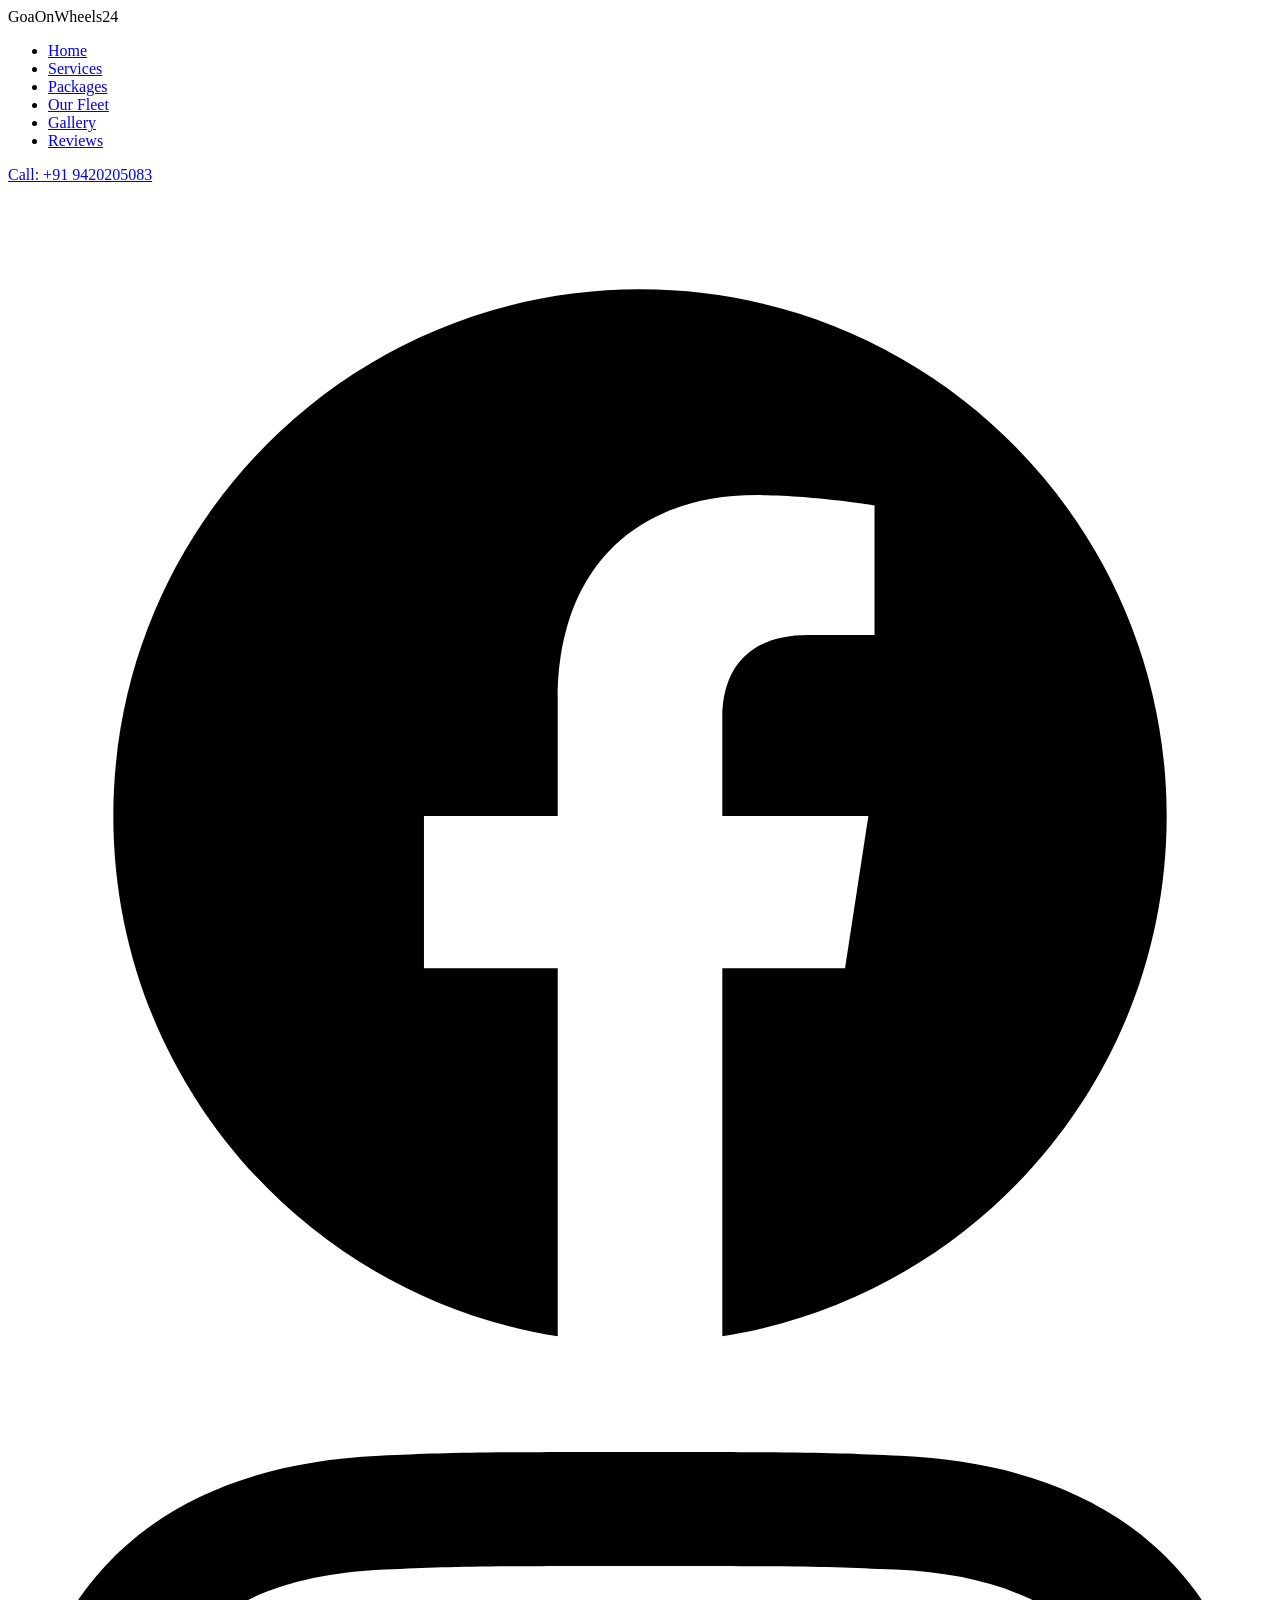
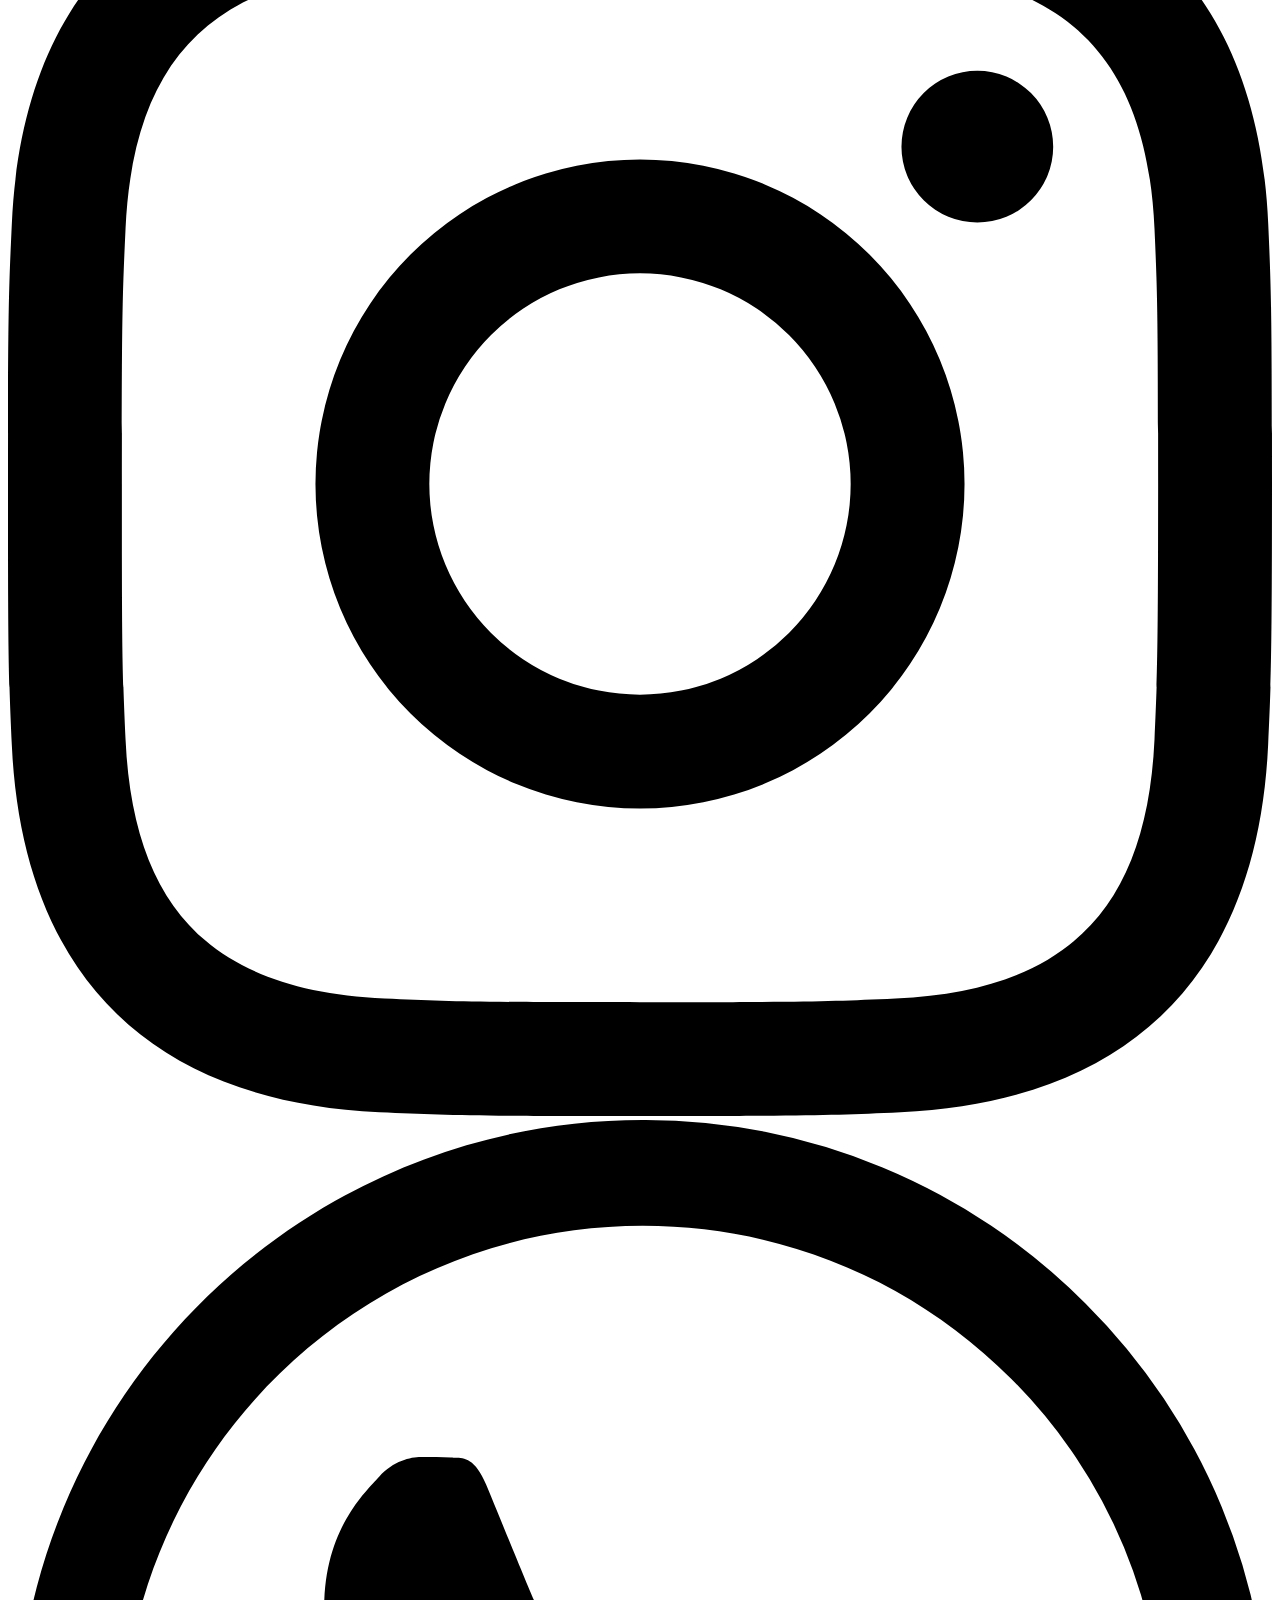
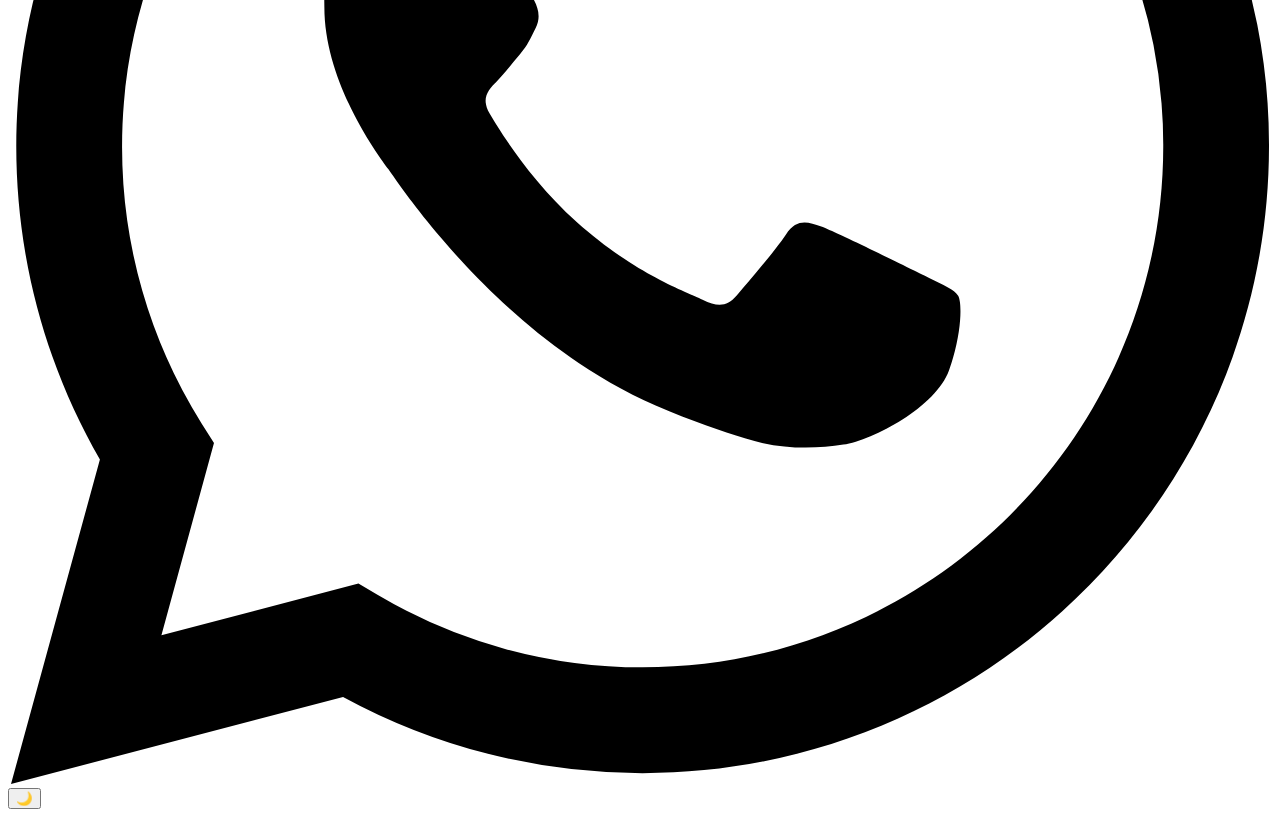
==== Forntend/index.html @ 4351829a "created req folders and added gitignore" ====
<!DOCTYPE html>
<html lang="en">
<head>
    <meta charset="UTF-8">
    <meta name="viewport" content="width=device-width, initial-scale=1.0">
    <title>GoaOnWheels24 | Premium Taxi Service in Goa</title>
</head>
<body>
     <!-- Navigation -->
    <nav>
        <div class="logo">Goa<span>OnWheels24</span></div>
        <div class="menu-toggle" id="mobile-menu">
            <span class="bar"></span>
            <span class="bar"></span>
            <span class="bar"></span>
        </div>
        <ul class="nav-links">
            <li><a href="#home">Home</a></li>
            <li><a href="#services">Services</a></li>
            <li><a href="#packages">Packages</a></li>
            <li><a href="#fleet">Our Fleet</a></li>
            <li><a href="#gallery">Gallery</a></li>
            <li><a href="#reviews">Reviews</a></li>
        </ul>
        <div class="contact-info">
            <a href="tel:+919420205083" class="btn-call">Call: +91 9420205083</a>
            <div class="social-icons">
                <a href="https://facebook.com" target="_blank" class="social-icon" title="Facebook">
                    <svg viewBox="0 0 24 24">
                        <path
                            d="M22 12c0-5.523-4.477-10-10-10S2 6.477 2 12c0 4.991 3.657 9.128 8.438 9.878v-6.987h-2.54V12h2.54V9.797c0-2.506 1.492-3.89 3.777-3.89 1.094 0 2.238.195 2.238.195v2.46h-1.26c-1.243 0-1.63.771-1.63 1.562V12h2.773l-.443 2.89h-2.33v6.988C18.343 21.128 22 16.991 22 12z" />
                    </svg>
                </a>
                <a href="https://instagram.com" target="_blank" class="social-icon" title="Instagram">
                    <svg viewBox="0 0 24 24">
                        <path
                            d="M12 2.163c3.204 0 3.584.012 4.85.07 3.252.148 4.771 1.691 4.919 4.919.058 1.265.069 1.645.069 4.849 0 3.205-.012 3.584-.069 4.849-.149 3.225-1.664 4.771-4.919 4.919-1.266.058-1.644.07-4.85.07-3.204 0-3.584-.012-4.849-.07-3.26-.149-4.771-1.699-4.919-4.92-.058-1.265-.07-1.644-.07-4.849 0-3.204.013-3.583.07-4.849.149-3.227 1.664-4.771 4.919-4.919 1.266-.057 1.645-.069 4.849-.069zM12 0C8.741 0 8.333.014 7.053.072 2.695.272.273 2.69.073 7.052.014 8.333 0 8.741 0 12c0 3.259.014 3.668.072 4.948.2 4.358 2.618 6.78 6.98 6.98C8.333 23.986 8.741 24 12 24c3.259 0 3.668-.014 4.948-.072 4.354-.2 6.782-2.618 6.979-6.98.059-1.28.073-1.689.073-4.948 0-3.259-.014-3.667-.072-4.947-.196-4.354-2.617-6.78-6.979-6.98C15.668.014 15.259 0 12 0zm0 5.838a6.162 6.162 0 100 12.324 6.162 6.162 0 000-12.324zM12 16a4 4 0 110-8 4 4 0 010 8zm6.406-11.845a1.44 1.44 0 100 2.881 1.44 1.44 0 000-2.881z" />
                    </svg>
                </a>
                <a href="https://wa.me/919420205083" target="_blank" class="social-icon" title="WhatsApp">
                    <svg viewBox="0 0 24 24">
                        <path
                            d="M17.472 14.382c-.297-.149-1.758-.867-2.03-.967-.273-.099-.471-.148-.67.15-.197.297-.767.966-.94 1.164-.173.199-.347.223-.644.075-.297-.15-1.255-.463-2.39-1.475-.883-.788-1.48-1.761-1.653-2.059-.173-.297-.018-.458.13-.606.134-.133.298-.347.446-.52.149-.174.198-.298.298-.497.099-.198.05-.371-.025-.52-.075-.149-.669-1.612-.916-2.207-.242-.579-.487-.5-.669-.51-.173-.008-.371-.01-.57-.01-.198 0-.52.074-.792.372-.272.297-1.04 1.016-1.04 2.479 0 1.462 1.065 2.875 1.213 3.074.149.198 2.096 3.2 5.077 4.487.709.306 1.262.489 1.694.625.712.227 1.36.195 1.871.118.571-.085 1.758-.719 2.006-1.413.248-.694.248-1.289.173-1.413-.074-.124-.272-.198-.57-.347m-5.421 7.403h-.004a9.87 9.87 0 01-5.031-1.378l-.361-.214-3.741.982.998-3.648-.235-.374a9.86 9.86 0 01-1.51-5.26c.001-5.45 4.436-9.884 9.888-9.884 2.64 0 5.122 1.03 6.988 2.898a9.825 9.825 0 012.893 6.994c-.003 5.45-4.437 9.884-9.885 9.884m8.413-18.297A11.815 11.815 0 0012.05 0C5.495 0 .16 5.335.157 11.892c0 2.096.547 4.142 1.588 5.945L.057 24l6.305-1.654a11.882 11.882 0 005.683 1.448h.005c6.554 0 11.89-5.335 11.893-11.893a11.821 11.821 0 00-3.48-8.413z" />
                    </svg>
                </a>
            </div>
            <button id="dark-mode-toggle" class="dark-mode-btn" title="Toggle Dark Mode">🌙</button>
        </div>
    </nav>
</body>
</html>
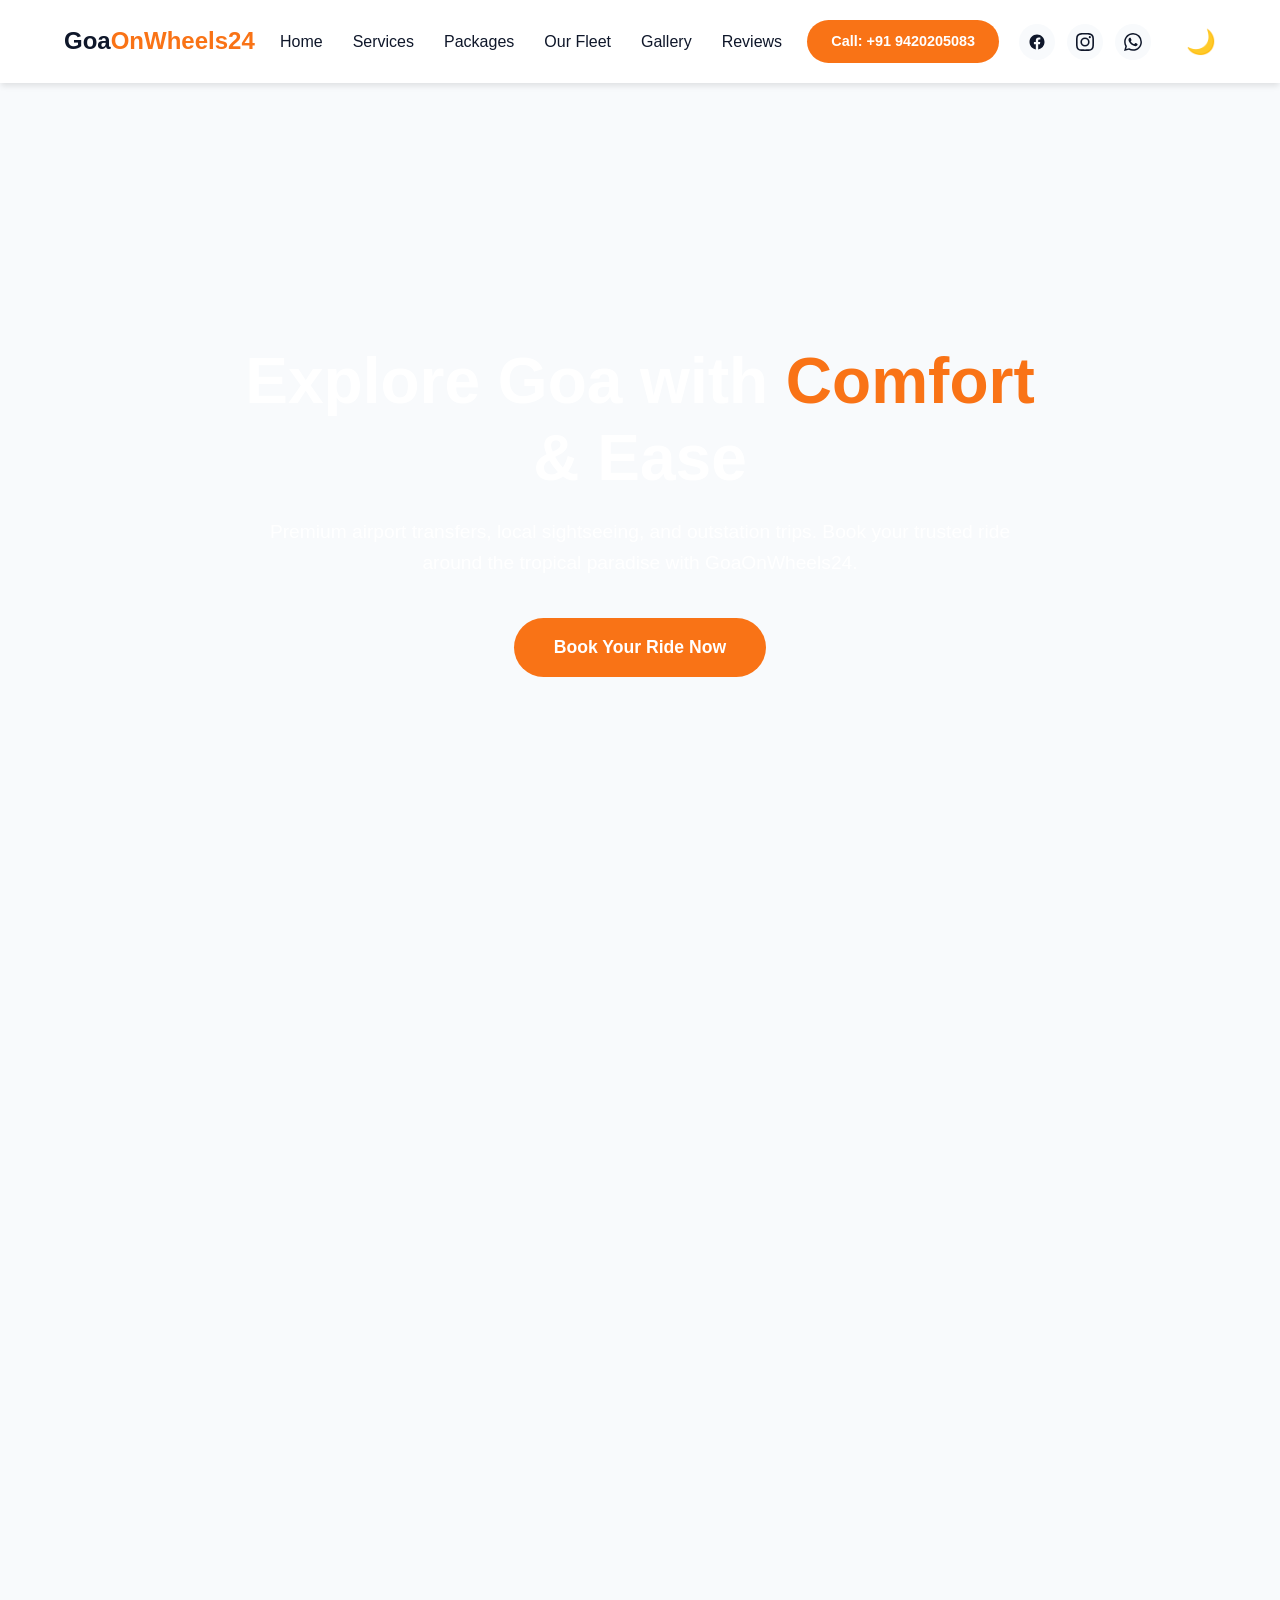
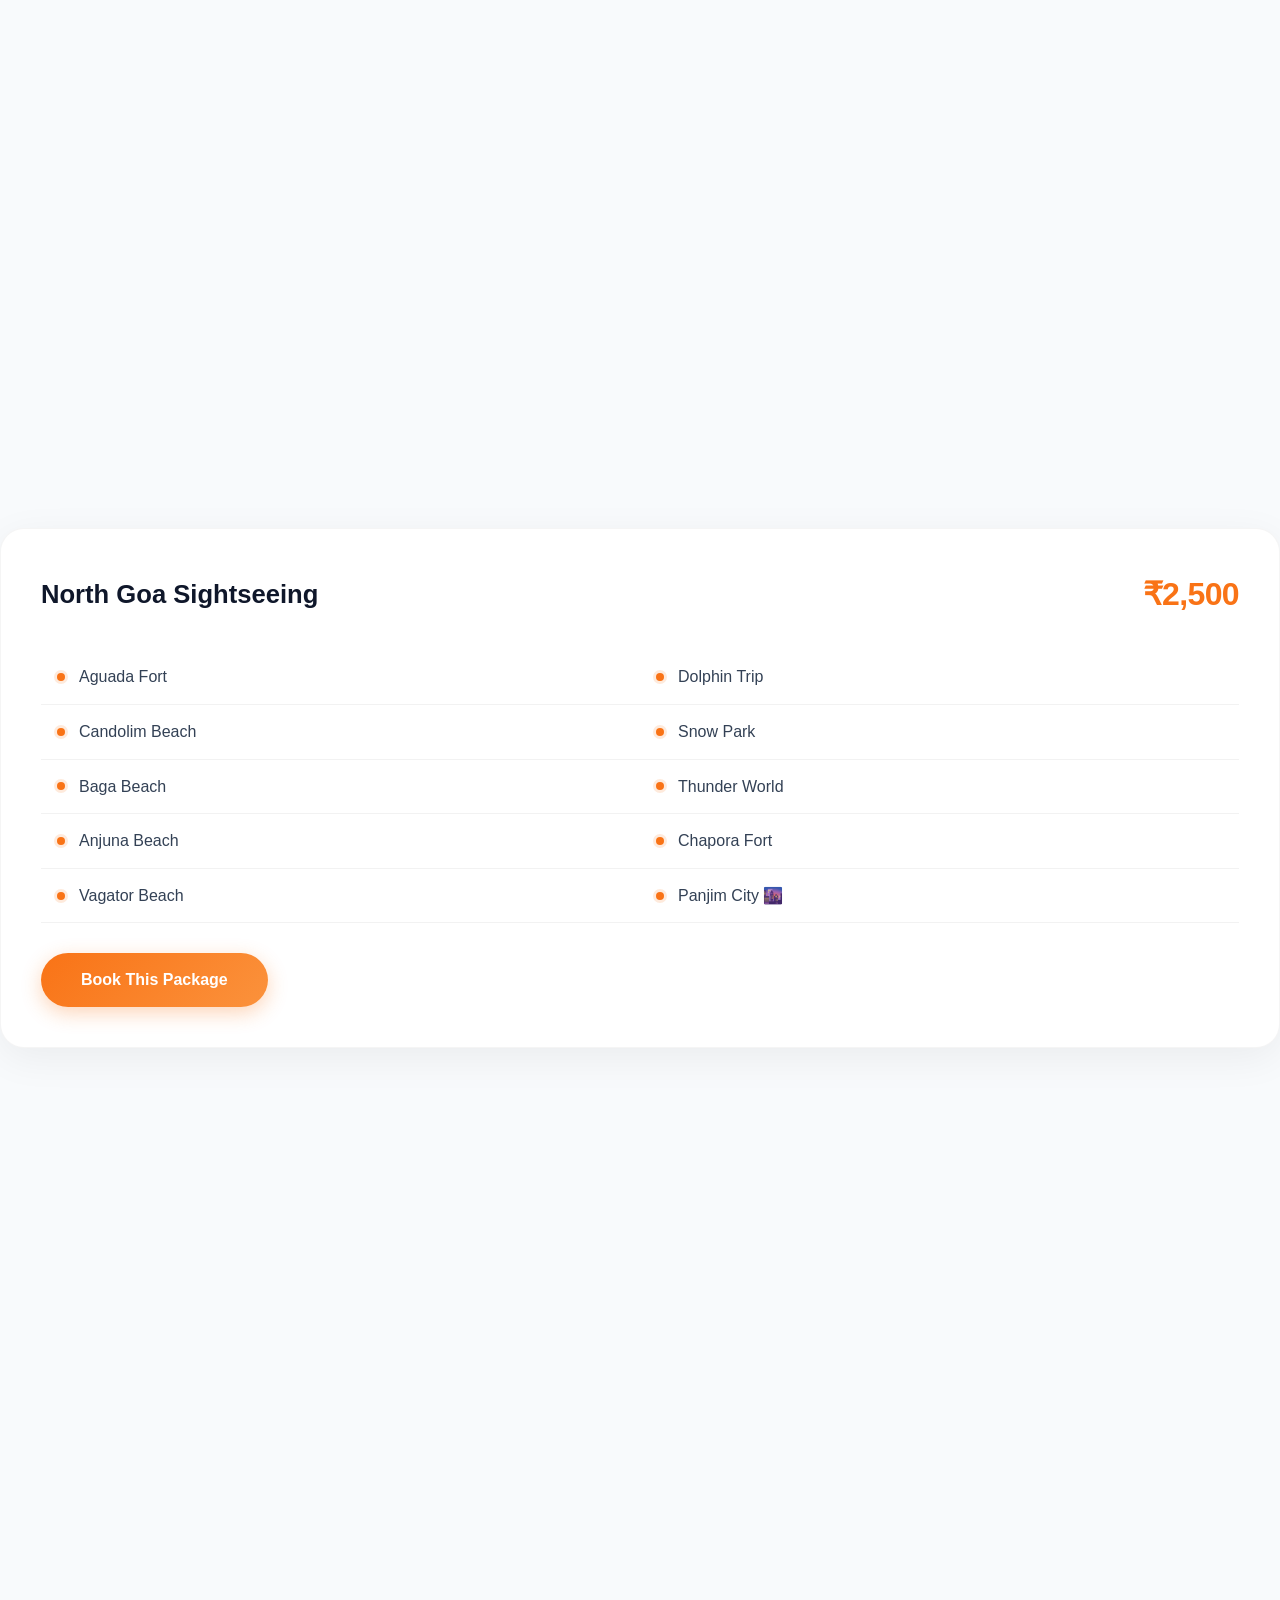
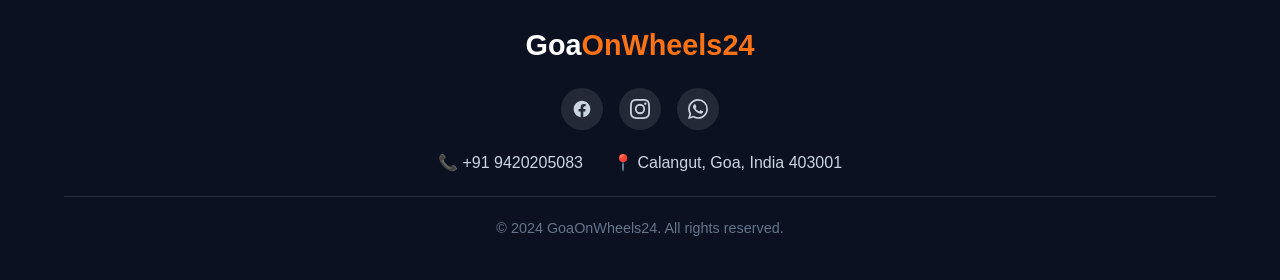
==== commit 502dc151: "added html and css" ====
--- a/Forntend/index.html
+++ b/Forntend/index.html
@@ -1,51 +1,664 @@
-<!DOCTYPE html>
+<!doctype html>
 <html lang="en">
-<head>
-    <meta charset="UTF-8">
-    <meta name="viewport" content="width=device-width, initial-scale=1.0">
+  <head>
+    <meta charset="UTF-8" />
+    <meta name="viewport" content="width=device-width, initial-scale=1.0" />
     <title>GoaOnWheels24 | Premium Taxi Service in Goa</title>
-</head>
-<body>
-     <!-- Navigation -->
+    <link rel="stylesheet" href="style.css" />
+  </head>
+  <body>
+    <!-- Navigation -->
     <nav>
-        <div class="logo">Goa<span>OnWheels24</span></div>
-        <div class="menu-toggle" id="mobile-menu">
-            <span class="bar"></span>
-            <span class="bar"></span>
-            <span class="bar"></span>
-        </div>
-        <ul class="nav-links">
-            <li><a href="#home">Home</a></li>
-            <li><a href="#services">Services</a></li>
-            <li><a href="#packages">Packages</a></li>
-            <li><a href="#fleet">Our Fleet</a></li>
-            <li><a href="#gallery">Gallery</a></li>
-            <li><a href="#reviews">Reviews</a></li>
-        </ul>
-        <div class="contact-info">
-            <a href="tel:+919420205083" class="btn-call">Call: +91 9420205083</a>
-            <div class="social-icons">
-                <a href="https://facebook.com" target="_blank" class="social-icon" title="Facebook">
-                    <svg viewBox="0 0 24 24">
-                        <path
-                            d="M22 12c0-5.523-4.477-10-10-10S2 6.477 2 12c0 4.991 3.657 9.128 8.438 9.878v-6.987h-2.54V12h2.54V9.797c0-2.506 1.492-3.89 3.777-3.89 1.094 0 2.238.195 2.238.195v2.46h-1.26c-1.243 0-1.63.771-1.63 1.562V12h2.773l-.443 2.89h-2.33v6.988C18.343 21.128 22 16.991 22 12z" />
-                    </svg>
-                </a>
-                <a href="https://instagram.com" target="_blank" class="social-icon" title="Instagram">
-                    <svg viewBox="0 0 24 24">
-                        <path
-                            d="M12 2.163c3.204 0 3.584.012 4.85.07 3.252.148 4.771 1.691 4.919 4.919.058 1.265.069 1.645.069 4.849 0 3.205-.012 3.584-.069 4.849-.149 3.225-1.664 4.771-4.919 4.919-1.266.058-1.644.07-4.85.07-3.204 0-3.584-.012-4.849-.07-3.26-.149-4.771-1.699-4.919-4.92-.058-1.265-.07-1.644-.07-4.849 0-3.204.013-3.583.07-4.849.149-3.227 1.664-4.771 4.919-4.919 1.266-.057 1.645-.069 4.849-.069zM12 0C8.741 0 8.333.014 7.053.072 2.695.272.273 2.69.073 7.052.014 8.333 0 8.741 0 12c0 3.259.014 3.668.072 4.948.2 4.358 2.618 6.78 6.98 6.98C8.333 23.986 8.741 24 12 24c3.259 0 3.668-.014 4.948-.072 4.354-.2 6.782-2.618 6.979-6.98.059-1.28.073-1.689.073-4.948 0-3.259-.014-3.667-.072-4.947-.196-4.354-2.617-6.78-6.979-6.98C15.668.014 15.259 0 12 0zm0 5.838a6.162 6.162 0 100 12.324 6.162 6.162 0 000-12.324zM12 16a4 4 0 110-8 4 4 0 010 8zm6.406-11.845a1.44 1.44 0 100 2.881 1.44 1.44 0 000-2.881z" />
-                    </svg>
-                </a>
-                <a href="https://wa.me/919420205083" target="_blank" class="social-icon" title="WhatsApp">
-                    <svg viewBox="0 0 24 24">
-                        <path
-                            d="M17.472 14.382c-.297-.149-1.758-.867-2.03-.967-.273-.099-.471-.148-.67.15-.197.297-.767.966-.94 1.164-.173.199-.347.223-.644.075-.297-.15-1.255-.463-2.39-1.475-.883-.788-1.48-1.761-1.653-2.059-.173-.297-.018-.458.13-.606.134-.133.298-.347.446-.52.149-.174.198-.298.298-.497.099-.198.05-.371-.025-.52-.075-.149-.669-1.612-.916-2.207-.242-.579-.487-.5-.669-.51-.173-.008-.371-.01-.57-.01-.198 0-.52.074-.792.372-.272.297-1.04 1.016-1.04 2.479 0 1.462 1.065 2.875 1.213 3.074.149.198 2.096 3.2 5.077 4.487.709.306 1.262.489 1.694.625.712.227 1.36.195 1.871.118.571-.085 1.758-.719 2.006-1.413.248-.694.248-1.289.173-1.413-.074-.124-.272-.198-.57-.347m-5.421 7.403h-.004a9.87 9.87 0 01-5.031-1.378l-.361-.214-3.741.982.998-3.648-.235-.374a9.86 9.86 0 01-1.51-5.26c.001-5.45 4.436-9.884 9.888-9.884 2.64 0 5.122 1.03 6.988 2.898a9.825 9.825 0 012.893 6.994c-.003 5.45-4.437 9.884-9.885 9.884m8.413-18.297A11.815 11.815 0 0012.05 0C5.495 0 .16 5.335.157 11.892c0 2.096.547 4.142 1.588 5.945L.057 24l6.305-1.654a11.882 11.882 0 005.683 1.448h.005c6.554 0 11.89-5.335 11.893-11.893a11.821 11.821 0 00-3.48-8.413z" />
-                    </svg>
-                </a>
+      <div class="logo">Goa<span>OnWheels24</span></div>
+      <div class="menu-toggle" id="mobile-menu">
+        <span class="bar"></span>
+        <span class="bar"></span>
+        <span class="bar"></span>
+      </div>
+      <ul class="nav-links">
+        <li><a href="#home">Home</a></li>
+        <li><a href="#services">Services</a></li>
+        <li><a href="#packages">Packages</a></li>
+        <li><a href="#fleet">Our Fleet</a></li>
+        <li><a href="#gallery">Gallery</a></li>
+        <li><a href="#reviews">Reviews</a></li>
+      </ul>
+      <div class="contact-info">
+        <a href="tel:+919420205083" class="btn-call">Call: +91 9420205083</a>
+        <div class="social-icons">
+          <a
+            href="https://facebook.com"
+            target="_blank"
+            class="social-icon"
+            title="Facebook"
+          >
+            <svg viewBox="0 0 24 24">
+              <path
+                d="M22 12c0-5.523-4.477-10-10-10S2 6.477 2 12c0 4.991 3.657 9.128 8.438 9.878v-6.987h-2.54V12h2.54V9.797c0-2.506 1.492-3.89 3.777-3.89 1.094 0 2.238.195 2.238.195v2.46h-1.26c-1.243 0-1.63.771-1.63 1.562V12h2.773l-.443 2.89h-2.33v6.988C18.343 21.128 22 16.991 22 12z"
+              />
+            </svg>
+          </a>
+          <a
+            href="https://instagram.com"
+            target="_blank"
+            class="social-icon"
+            title="Instagram"
+          >
+            <svg viewBox="0 0 24 24">
+              <path
+                d="M12 2.163c3.204 0 3.584.012 4.85.07 3.252.148 4.771 1.691 4.919 4.919.058 1.265.069 1.645.069 4.849 0 3.205-.012 3.584-.069 4.849-.149 3.225-1.664 4.771-4.919 4.919-1.266.058-1.644.07-4.85.07-3.204 0-3.584-.012-4.849-.07-3.26-.149-4.771-1.699-4.919-4.92-.058-1.265-.07-1.644-.07-4.849 0-3.204.013-3.583.07-4.849.149-3.227 1.664-4.771 4.919-4.919 1.266-.057 1.645-.069 4.849-.069zM12 0C8.741 0 8.333.014 7.053.072 2.695.272.273 2.69.073 7.052.014 8.333 0 8.741 0 12c0 3.259.014 3.668.072 4.948.2 4.358 2.618 6.78 6.98 6.98C8.333 23.986 8.741 24 12 24c3.259 0 3.668-.014 4.948-.072 4.354-.2 6.782-2.618 6.979-6.98.059-1.28.073-1.689.073-4.948 0-3.259-.014-3.667-.072-4.947-.196-4.354-2.617-6.78-6.979-6.98C15.668.014 15.259 0 12 0zm0 5.838a6.162 6.162 0 100 12.324 6.162 6.162 0 000-12.324zM12 16a4 4 0 110-8 4 4 0 010 8zm6.406-11.845a1.44 1.44 0 100 2.881 1.44 1.44 0 000-2.881z"
+              />
+            </svg>
+          </a>
+          <a
+            href="https://wa.me/919420205083"
+            target="_blank"
+            class="social-icon"
+            title="WhatsApp"
+          >
+            <svg viewBox="0 0 24 24">
+              <path
+                d="M17.472 14.382c-.297-.149-1.758-.867-2.03-.967-.273-.099-.471-.148-.67.15-.197.297-.767.966-.94 1.164-.173.199-.347.223-.644.075-.297-.15-1.255-.463-2.39-1.475-.883-.788-1.48-1.761-1.653-2.059-.173-.297-.018-.458.13-.606.134-.133.298-.347.446-.52.149-.174.198-.298.298-.497.099-.198.05-.371-.025-.52-.075-.149-.669-1.612-.916-2.207-.242-.579-.487-.5-.669-.51-.173-.008-.371-.01-.57-.01-.198 0-.52.074-.792.372-.272.297-1.04 1.016-1.04 2.479 0 1.462 1.065 2.875 1.213 3.074.149.198 2.096 3.2 5.077 4.487.709.306 1.262.489 1.694.625.712.227 1.36.195 1.871.118.571-.085 1.758-.719 2.006-1.413.248-.694.248-1.289.173-1.413-.074-.124-.272-.198-.57-.347m-5.421 7.403h-.004a9.87 9.87 0 01-5.031-1.378l-.361-.214-3.741.982.998-3.648-.235-.374a9.86 9.86 0 01-1.51-5.26c.001-5.45 4.436-9.884 9.888-9.884 2.64 0 5.122 1.03 6.988 2.898a9.825 9.825 0 012.893 6.994c-.003 5.45-4.437 9.884-9.885 9.884m8.413-18.297A11.815 11.815 0 0012.05 0C5.495 0 .16 5.335.157 11.892c0 2.096.547 4.142 1.588 5.945L.057 24l6.305-1.654a11.882 11.882 0 005.683 1.448h.005c6.554 0 11.89-5.335 11.893-11.893a11.821 11.821 0 00-3.48-8.413z"
+              />
+            </svg>
+          </a>
+        </div>
+        <button
+          id="dark-mode-toggle"
+          class="dark-mode-btn"
+          title="Toggle Dark Mode"
+        >
+          🌙
+        </button>
+      </div>
+    </nav>
+  </body>
+</html>
+
+<!-- Hero Section -->
+<section class="hero" id="home">
+  <!-- REPLACE THE STYLE INLINE BACKGROUND IMAGE BELOW -->
+  <div class="hero-bg" style="background-image: url(&quot;pic.jpg&quot;)"></div>
+  <div class="hero-content">
+    <h1>Explore Goa with <span>Comfort</span> & Ease</h1>
+    <p>
+      Premium airport transfers, local sightseeing, and outstation trips. Book
+      your trusted ride around the tropical paradise with GoaOnWheels24.
+    </p>
+    <a
+      href="https://wa.me/919420205083?text=Hi!%20I%20want%20to%20book%20a%20ride%20with%20GoaOnWheels24."
+      target="_blank"
+      class="btn-primary"
+      >Book Your Ride Now</a
+    >
+  </div>
+</section>
+
+<!-- Services Section -->
+<section class="services section reveal" id="services">
+  <h2 class="section-title">Our Premium Services</h2>
+  <p class="section-subtitle">
+    Reliable, comfortable, and affordable travel solutions.
+  </p>
+
+  <div class="services-grid">
+    <div class="service-card">
+      <div class="service-icon">✈️</div>
+      <h3>Airport Transfers</h3>
+      <p>
+        Prompt pickup and drop-off to Dabolim and Mopa (Manohar) International
+        Airports anytime of the day or night.
+      </p>
+    </div>
+    <div class="service-card">
+      <div class="service-icon">🌴</div>
+      <h3>Sightseeing Tours</h3>
+      <p>
+        Customized half-day and full-day sightseeing packages for both vibrant
+        North Goa and peaceful South Goa.
+      </p>
+    </div>
+    <div class="service-card">
+      <div class="service-icon">⏱️</div>
+      <h3>Hourly Rentals</h3>
+      <p>
+        Hire a car at your Door-step. Perfect for shopping excursions, attending
+        weddings, or business meetings.
+      </p>
+    </div>
+  </div>
+</section>
+
+<!-- Tour Packages Section -->
+<section class="packages section reveal" id="packages">
+  <h2 class="section-title">Tour Packages & Pricing</h2>
+  <p class="section-subtitle">
+    Explore our curated sightseeing packages across Goa.
+  </p>
+
+  <!-- Tabs Navigation -->
+  <div class="packages-tabs" id="packagesTabs" role="tablist">
+    <button
+      class="pkg-tab active"
+      data-tab="north"
+      role="tab"
+      aria-selected="true"
+    >
+      <span class="pkg-tab-icon">🏖️</span>
+      <span class="pkg-tab-label">North Goa</span>
+    </button>
+    <button class="pkg-tab" data-tab="south" role="tab" aria-selected="false">
+      <span class="pkg-tab-icon">🛕</span>
+      <span class="pkg-tab-label">South Goa</span>
+    </button>
+    <button
+      class="pkg-tab"
+      data-tab="extnorth"
+      role="tab"
+      aria-selected="false"
+    >
+      <span class="pkg-tab-icon">🏝️</span>
+      <span class="pkg-tab-label">Extreme North</span>
+    </button>
+    <button
+      class="pkg-tab"
+      data-tab="extsouth"
+      role="tab"
+      aria-selected="false"
+    >
+      <span class="pkg-tab-icon">🌊</span>
+      <span class="pkg-tab-label">Extreme South</span>
+    </button>
+    <button class="pkg-tab" data-tab="drops" role="tab" aria-selected="false">
+      <span class="pkg-tab-icon">📍</span>
+      <span class="pkg-tab-label">Location Drops</span>
+    </button>
+    <button class="pkg-tab" data-tab="hourly" role="tab" aria-selected="false">
+      <span class="pkg-tab-icon">⏱️</span>
+      <span class="pkg-tab-label">Hourly / KM</span>
+    </button>
+  </div>
+</section>
+
+<!-- Tab Panels -->
+<div class="packages-panels">
+  <!-- North Goa -->
+  <div class="pkg-panel active" id="panel-north" role="tabpanel">
+    <div class="pkg-header">
+      <h3>North Goa Sightseeing</h3>
+      <div class="pkg-price">₹2,500</div>
+    </div>
+    <ul class="pkg-list">
+      <li><span class="pkg-dot"></span>Aguada Fort</li>
+      <li><span class="pkg-dot"></span>Dolphin Trip</li>
+      <li><span class="pkg-dot"></span>Candolim Beach</li>
+      <li><span class="pkg-dot"></span>Snow Park</li>
+      <li><span class="pkg-dot"></span>Baga Beach</li>
+      <li><span class="pkg-dot"></span>Thunder World</li>
+      <li><span class="pkg-dot"></span>Anjuna Beach</li>
+      <li><span class="pkg-dot"></span>Chapora Fort</li>
+      <li><span class="pkg-dot"></span>Vagator Beach</li>
+      <li><span class="pkg-dot"></span>Panjim City 🌆</li>
+    </ul>
+    <a
+      href="https://wa.me/919420205083?text=Hi!%20I%20want%20to%20book%20the%20North%20Goa%20Sightseeing%20Package%20(%E2%82%B92%2C500)."
+      target="_blank"
+      class="pkg-book-btn"
+      >Book This Package</a
+    >
+  </div>
+</div>
+
+<!-- South Goa -->
+<div class="pkg-panel" id="panel-south" role="tabpanel">
+  <div class="pkg-header">
+    <h3>South Goa Sightseeing</h3>
+    <div class="pkg-price">₹3,000</div>
+  </div>
+  <ul class="pkg-list">
+    <li><span class="pkg-dot"></span>Old Goa Church 💒</li>
+    <li><span class="pkg-dot"></span>Mangeshi Temple 🛕</li>
+    <li><span class="pkg-dot"></span>Balaji Temple 🛕</li>
+    <li><span class="pkg-dot"></span>Shanta Durga Temple 🛕</li>
+    <li><span class="pkg-dot"></span>Dona Paula Beach</li>
+  </ul>
+  <a
+    href="https://wa.me/919420205083?text=Hi!%20I%20want%20to%20book%20the%20South%20Goa%20Sightseeing%20Package%20(%E2%82%B93%2C000)."
+    target="_blank"
+    class="pkg-book-btn"
+    >Book This Package</a
+  >
+</div>
+
+<!-- Extreme North Goa -->
+<div class="pkg-panel" id="panel-extnorth" role="tabpanel">
+  <div class="pkg-header">
+    <h3>Extreme North Goa</h3>
+    <div class="pkg-price">₹3,200</div>
+  </div>
+  <ul class="pkg-list">
+    <li><span class="pkg-dot"></span>Morjim Beach</li>
+    <li><span class="pkg-dot"></span>Ashvem Beach</li>
+    <li><span class="pkg-dot"></span>Mandrem Beach</li>
+    <li><span class="pkg-dot"></span>Arambol Beach</li>
+    <li><span class="pkg-dot"></span>Kerim Beach</li>
+  </ul>
+  <a
+    href="https://wa.me/919420205083?text=Hi!%20I%20want%20to%20book%20the%20Extreme%20North%20Goa%20Package%20(%E2%82%B93%2C200)."
+    target="_blank"
+    class="pkg-book-btn"
+    >Book This Package</a
+  >
+</div>
+
+<!-- Extreme South Goa -->
+<div class="pkg-panel" id="panel-extsouth" role="tabpanel">
+  <div class="pkg-header">
+    <h3>Extreme South Goa</h3>
+    <div class="pkg-price">₹4,900</div>
+  </div>
+  <ul class="pkg-list">
+    <li><span class="pkg-dot"></span>Cabo de Rama Fort</li>
+    <li><span class="pkg-dot"></span>Agonda Beach</li>
+    <li><span class="pkg-dot"></span>Butterfly Beach</li>
+    <li><span class="pkg-dot"></span>Palolem Beach</li>
+    <li><span class="pkg-dot"></span>Colva Beach</li>
+  </ul>
+  <a
+    href="https://wa.me/919420205083?text=Hi!%20I%20want%20to%20book%20the%20Extreme%20South%20Goa%20Package%20(%E2%82%B94%2C900)."
+    target="_blank"
+    class="pkg-book-btn"
+    >Book This Package</a
+  >
+</div>
+
+<!-- Location Drops -->
+<div class="pkg-panel" id="panel-drops" role="tabpanel">
+  <div class="pkg-header">
+    <h3>Location Drops</h3>
+    <div class="pkg-price-label">Point-to-Point Pricing</div>
+  </div>
+  <ul class="pkg-list pkg-list-priced">
+    <li>
+      <span class="pkg-dot"></span
+      ><span class="pkg-dest">Dudhsagar Waterfall</span
+      ><span class="pkg-dest-price">₹3,900</span>
+    </li>
+    <li>
+      <span class="pkg-dot"></span><span class="pkg-dest">Panjim</span
+      ><span class="pkg-dest-price">₹900</span>
+    </li>
+    <li>
+      <span class="pkg-dot"></span><span class="pkg-dest">Mapusa</span
+      ><span class="pkg-dest-price">₹700</span>
+    </li>
+    <li>
+      <span class="pkg-dot"></span><span class="pkg-dest">Dabolim Airport</span
+      ><span class="pkg-dest-price">₹1,500</span>
+    </li>
+    <li>
+      <span class="pkg-dot"></span><span class="pkg-dest">Mopa Airport</span
+      ><span class="pkg-dest-price">₹1,500</span>
+    </li>
+    <li>
+      <span class="pkg-dot"></span><span class="pkg-dest">Thivim Station</span
+      ><span class="pkg-dest-price">₹1,100</span>
+    </li>
+    <li>
+      <span class="pkg-dot"></span><span class="pkg-dest">Karmali Station</span
+      ><span class="pkg-dest-price">₹1,200</span>
+    </li>
+    <li>
+      <span class="pkg-dot"></span><span class="pkg-dest">Madgaon Station</span
+      ><span class="pkg-dest-price">₹1,700</span>
+    </li>
+  </ul>
+  <a
+    href="https://wa.me/919420205083?text=Hi!%20I%20want%20to%20book%20a%20location%20drop%20with%20GoaOnWheels24."
+    target="_blank"
+    class="pkg-book-btn"
+    >Book on WhatsApp</a
+  >
+</div>
+
+
+ <!-- Hourly / KM -->
+          <div class="pkg-panel" id="panel-hourly" role="tabpanel">
+            <div class="pkg-header">
+              <h3>Hourly / KM Rental</h3>
+              <div class="pkg-price-label">Flexible Pricing</div>
             </div>
-            <button id="dark-mode-toggle" class="dark-mode-btn" title="Toggle Dark Mode">🌙</button>
-        </div>
-    </nav>
-</body>
-</html>+            <ul class="pkg-list pkg-list-priced">
+              <li>
+                <span class="pkg-dot"></span
+                ><span class="pkg-dest">8 Hr / 80 Km</span
+                ><span class="pkg-dest-price">₹3,000</span>
+              </li>
+              <li>
+                <span class="pkg-dot"></span
+                ><span class="pkg-dest">4 Hr / 40 Km</span
+                ><span class="pkg-dest-price">₹2,200</span>
+              </li>
+              <li>
+                <span class="pkg-dot"></span
+                ><span class="pkg-dest">Extra Km</span
+                ><span class="pkg-dest-price">₹20</span>
+              </li>
+              <li>
+                <span class="pkg-dot"></span
+                ><span class="pkg-dest">Extra Hour</span
+                ><span class="pkg-dest-price">₹200</span>
+              </li>
+              <li>
+                <span class="pkg-dot"></span
+                ><span class="pkg-dest">Night Charges</span
+                ><span class="pkg-dest-price">₹500</span>
+              </li>
+            </ul>
+            <a
+              href="https://wa.me/919420205083?text=Hi!%20I%20want%20to%20book%20a%20flexible%20hourly%20rental%20with%20GoaOnWheels24."
+              target="_blank"
+              class="pkg-book-btn"
+              >Book on WhatsApp</a
+            >
+          </div>
+        </div>
+      </div>
+    </section>
+
+    
+ <!-- Fleet Section -->
+    <section class="fleet section reveal" id="fleet">
+      <h2 class="section-title">Our Premium Car</h2>
+      <p class="section-subtitle">
+        A well-maintained vehicle perfect for your Goan journey.
+      </p>
+
+      <div class="fleet-container">
+        <div class="fleet-card">
+          <!-- BLANK IMAGE PLACEHOLDER: Provide actual image URL in the style background-image below or replace div with <img> -->
+          <div
+            class="fleet-image-placeholder blank-bg"
+            style="
+              background-image: url();
+              background-size: cover;
+              background-position: center;
+            "
+          >
+            [ Insert Suzuki Baleno Image Here ]
+          </div>
+
+          <div class="fleet-details">
+            <h3>Suzuki Baleno (Silver)</h3>
+            <div class="fleet-info">
+              <span>👥 Up to 4 Passengers</span>
+              <span>🧳 2-3 Bags</span>
+              <span>🧳 GPS </span>
+              <span>🧳 Sanitized </span>
+              <span>🧳 Phone Charging </span>
+            </div>
+            <p style="color: #d1862a; margin-bottom: 25px; font-size: 1.1rem">
+              Enjoy comfort and ample legroom with our modern, spacious, and
+              fully air-conditioned silver Suzuki Baleno.
+            </p>
+            <a
+              href="https://wa.me/919420205083?text=Hi!%20I%20want%20to%20book%20the%20Suzuki%20Baleno%20for%20my%20trip%20to%20Goa."
+              target="_blank"
+              class="btn-secondary"
+              >Book This Car</a
+            >
+          </div>
+        </div>
+      </div>
+    </section>
+
+     <!-- Gallery Section -->
+    <section class="gallery section reveal" id="gallery">
+      <h2 class="section-title">Our Gallery</h2>
+      <p class="section-subtitle">
+        Glimpses of beautiful Goa & our premium fleet.
+      </p>
+
+      <div class="wheel-slider-container">
+        <div class="wheel-slider" id="wheel-slider">
+          <div class="wheel-item" style="background-image: url()">
+            [ Insert Image 1 ]
+          </div>
+          <div class="wheel-item" style="background-image: url()">
+            [ Insert Image 2 ]
+          </div>
+          <div class="wheel-item" style="background-image: url()">
+            [ Insert Image 3 ]
+          </div>
+          <div class="wheel-item" style="background-image: url()">
+            [ Insert Image 4 ]
+          </div>
+          <div class="wheel-item" style="background-image: url()">
+            [ Insert Image 5 ]
+          </div>
+          <div class="wheel-item" style="background-image: url()">
+            [ Insert Image 6 ]
+          </div>
+        </div>
+        <div class="wheel-controls">
+          <button class="wheel-btn" id="wheel-prev">&#10094;</button>
+          <button class="wheel-btn" id="wheel-next">&#10095;</button>
+        </div>
+      </div>
+      <div style="margin-top: 50px">
+        <a href="gallery.html" class="btn-secondary">View Full Gallery</a>
+      </div>
+    </section>
+
+     <!-- Booking Section -->
+    <!-- <section class="booking section reveal" id="booking">
+        <div class="booking-container">
+            <h2>Book Your Taxi</h2>
+            <p>Fill out the details below and we will confirm your booking instantly.</p>
+
+            <form class="booking-form"
+                onsubmit="event.preventDefault(); alert('Booking request sent successfully! We will contact you soon.');">
+                <div class="form-group">
+                    <label>Full Name</label>
+                    <input type="text" placeholder="John Doe" required>
+                </div>
+                <div class="form-group">
+                    <label>Phone Number</label>
+                    <input type="tel" placeholder="+91 00000 00000" required>
+                </div>
+                <div class="form-group">
+                    <label>Pickup Location</label>
+                    <input type="text" placeholder="e.g. Dabolim Airport" required>
+                </div>
+                <div class="form-group">
+                    <label>Drop Location</label>
+                    <input type="text" placeholder="e.g. Baga Beach" required>
+                </div>
+                <div class="form-group">
+                    <label>Travel Date & Time</label>
+                    <input type="datetime-local" required>
+                </div>
+                <div class="form-group"> -->
+    <!-- Vehicle Type is hidden because there's only 1 option now, but sent in form implicitly -->
+    <!-- <input type="hidden" value="Suzuki Baleno">
+                </div>
+                <div class="form-group full">
+                    <button type="submit" class="btn-submit">Confirm Booking Inquiry</button>
+                </div>
+            </form>
+        </div>
+    </section> -->
+
+      <!-- Reviews Section -->
+    <section class="reviews section reveal" id="reviews">
+      <h2 class="section-title">Happy Customers</h2>
+      <p class="section-subtitle">
+        See what our travelers have to say about GoaOnWheels24.
+      </p>
+
+      <div class="reviews-grid">
+        <div class="review-card">
+          <div class="stars">★★★★★</div>
+          <p class="review-text">
+            "Excellent service! Our driver was punctual and the Suzuki Baleno
+            was spotless. Made our Goa trip completely hassle-free."
+          </p>
+          <div class="reviewer">
+            <div class="reviewer-avatar">R</div>
+            <div class="reviewer-info">
+              <h4>Rahul Sharma</h4>
+              <p>Visited from Delhi</p>
+            </div>
+          </div>
+        </div>
+
+        <div class="review-card">
+          <div class="stars">★★★★★</div>
+          <p class="review-text">
+            "Highly recommended for airport transfers. The booking process was
+            very smooth and the ride was comfortable even with our luggage."
+          </p>
+          <div class="reviewer">
+            <div class="reviewer-avatar">S</div>
+            <div class="reviewer-info">
+              <h4>Sarah D'Souza</h4>
+              <p>Visited from Mumbai</p>
+            </div>
+          </div>
+        </div>
+
+        <div class="review-card">
+          <div class="stars">★★★★☆</div>
+          <p class="review-text">
+            "We took the South Goa sightseeing trip. The driver knew all the
+            best local spots and beaches. Very polite and professional."
+          </p>
+          <div class="reviewer">
+            <div class="reviewer-avatar">M</div>
+            <div class="reviewer-info">
+              <h4>Manoj Gupta</h4>
+              <p>Visited from Bangalore</p>
+            </div>
+          </div>
+        </div>
+      </div>
+
+      <!-- Add Review Form -->
+      <div class="booking-container" style="margin-top: 60px; padding: 40px">
+        <h2>Leave a Review</h2>
+        <p style="margin-bottom: 30px">
+          Share your experience with GoaOnWheels24!
+        </p>
+        <form class="booking-form" id="review-form">
+          <div class="form-group full">
+            <label>Your Name</label>
+            <input
+              type="text"
+              id="review-name"
+              placeholder="John Doe"
+              required
+            />
+          </div>
+          <div class="form-group">
+            <label>Email</label>
+            <input
+              type="email"
+              id="review-email"
+              placeholder="johndoe@gmail.com"
+              required
+            />
+          </div>
+          <div class="form-group">
+            <label>Where are you from?</label>
+            <input
+              type="text"
+              id="review-location"
+              placeholder="e.g. Mumbai"
+              required
+            />
+          </div>
+          <div class="form-group full">
+            <label>Rating (1-5 Stars)</label>
+            <select id="review-rating" required>
+              <option value="5">★★★★★</option>
+              <option value="4">★★★★☆</option>
+              <option value="3">★★★☆☆</option>
+              <option value="2">★★☆☆☆</option>
+              <option value="1">★☆☆☆☆</option>
+            </select>
+          </div>
+          <div class="form-group full">
+            <label>Your Review</label>
+            <textarea
+              id="review-text"
+              rows="4"
+              placeholder="How was your trip?"
+              required
+            ></textarea>
+          </div>
+          <div class="form-group full">
+            <button type="submit" class="btn-submit">Submit Review</button>
+          </div>
+        </form>
+      </div>
+    </section>
+
+    <!-- Footer -->
+    <footer>
+      <div class="footer-logo">Goa<span>OnWheels24</span></div>
+      <div class="footer-social">
+        <a
+          href="https://www.facebook.com/share/1ELoTiHuSo/"
+          target="_blank"
+          class="social-icon"
+          title="Facebook"
+        >
+          <svg viewBox="0 0 24 24">
+            <path
+              d="M22 12c0-5.523-4.477-10-10-10S2 6.477 2 12c0 4.991 3.657 9.128 8.438 9.878v-6.987h-2.54V12h2.54V9.797c0-2.506 1.492-3.89 3.777-3.89 1.094 0 2.238.195 2.238.195v2.46h-1.26c-1.243 0-1.63.771-1.63 1.562V12h2.773l-.443 2.89h-2.33v6.988C18.343 21.128 22 16.991 22 12z"
+            />
+          </svg>
+        </a>
+        <a
+          href="https://instagram.com"
+          target="_blank"
+          class="social-icon"
+          title="Instagram"
+        >
+          <svg viewBox="0 0 24 24">
+            <path
+              d="M12 2.163c3.204 0 3.584.012 4.85.07 3.252.148 4.771 1.691 4.919 4.919.058 1.265.069 1.645.069 4.849 0 3.205-.012 3.584-.069 4.849-.149 3.225-1.664 4.771-4.919 4.919-1.266.058-1.644.07-4.85.07-3.204 0-3.584-.012-4.849-.07-3.26-.149-4.771-1.699-4.919-4.92-.058-1.265-.07-1.644-.07-4.849 0-3.204.013-3.583.07-4.849.149-3.227 1.664-4.771 4.919-4.919 1.266-.057 1.645-.069 4.849-.069zM12 0C8.741 0 8.333.014 7.053.072 2.695.272.273 2.69.073 7.052.014 8.333 0 8.741 0 12c0 3.259.014 3.668.072 4.948.2 4.358 2.618 6.78 6.98 6.98C8.333 23.986 8.741 24 12 24c3.259 0 3.668-.014 4.948-.072 4.354-.2 6.782-2.618 6.979-6.98.059-1.28.073-1.689.073-4.948 0-3.259-.014-3.667-.072-4.947-.196-4.354-2.617-6.78-6.979-6.98C15.668.014 15.259 0 12 0zm0 5.838a6.162 6.162 0 100 12.324 6.162 6.162 0 000-12.324zM12 16a4 4 0 110-8 4 4 0 010 8zm6.406-11.845a1.44 1.44 0 100 2.881 1.44 1.44 0 000-2.881z"
+            />
+          </svg>
+        </a>
+        <a
+          href="https://wa.me/919420205083"
+          target="_blank"
+          class="social-icon"
+          title="WhatsApp"
+        >
+          <svg viewBox="0 0 24 24">
+            <path
+              d="M17.472 14.382c-.297-.149-1.758-.867-2.03-.967-.273-.099-.471-.148-.67.15-.197.297-.767.966-.94 1.164-.173.199-.347.223-.644.075-.297-.15-1.255-.463-2.39-1.475-.883-.788-1.48-1.761-1.653-2.059-.173-.297-.018-.458.13-.606.134-.133.298-.347.446-.52.149-.174.198-.298.298-.497.099-.198.05-.371-.025-.52-.075-.149-.669-1.612-.916-2.207-.242-.579-.487-.5-.669-.51-.173-.008-.371-.01-.57-.01-.198 0-.52.074-.792.372-.272.297-1.04 1.016-1.04 2.479 0 1.462 1.065 2.875 1.213 3.074.149.198 2.096 3.2 5.077 4.487.709.306 1.262.489 1.694.625.712.227 1.36.195 1.871.118.571-.085 1.758-.719 2.006-1.413.248-.694.248-1.289.173-1.413-.074-.124-.272-.198-.57-.347m-5.421 7.403h-.004a9.87 9.87 0 01-5.031-1.378l-.361-.214-3.741.982.998-3.648-.235-.374a9.86 9.86 0 01-1.51-5.26c.001-5.45 4.436-9.884 9.888-9.884 2.64 0 5.122 1.03 6.988 2.898a9.825 9.825 0 012.893 6.994c-.003 5.45-4.437 9.884-9.885 9.884m8.413-18.297A11.815 11.815 0 0012.05 0C5.495 0 .16 5.335.157 11.892c0 2.096.547 4.142 1.588 5.945L.057 24l6.305-1.654a11.882 11.882 0 005.683 1.448h.005c6.554 0 11.89-5.335 11.893-11.893a11.821 11.821 0 00-3.48-8.413z"
+            />
+          </svg>
+        </a>
+      </div>
+      <div class="footer-contact">
+        <a
+          href="tel:+919420205083"
+          style="color: inherit; text-decoration: none"
+          >📞 +91 9420205083</a
+        >
+
+        <span>📍 Calangut, Goa, India 403001</span>
+      </div>
+      <div class="copyright">
+        &copy; 2024 GoaOnWheels24. All rights reserved.
+      </div>
+    </footer>
+
+    <!-- External JavaScript -->
+    <script src="script.js"></script>
+  </body>
+</html>
--- a/Forntend/style.css
+++ b/Forntend/style.css
@@ -0,0 +1,1655 @@
+/* Base Reset & Colors */
+:root {
+    --primary: #0f172a;
+    --accent: #f97316;
+    --accent-hover: #ea580c;
+    --light-bg: #f8fafc;
+    --text-dark: #334155;
+    --text-light: #94a3b8;
+    --white: #ffffff;
+    --placeholder: #cbd5e1;
+}
+
+* {
+    margin: 0;
+    padding: 0;
+    box-sizing: border-box;
+    scroll-behavior: smooth;
+}
+
+.contact-info {
+    display: flex;
+    align-items: center;
+    gap: 20px;
+    font-size: 0.9rem;
+    color: var(--text-light);
+}
+
+body {
+    font-family: 'Poppins', sans-serif;
+    color: var(--text-dark);
+    background-color: var(--light-bg);
+    line-height: 1.6;
+    overflow-x: hidden;
+}
+
+a {
+    text-decoration: none;
+    color: inherit;
+}
+
+/* Scroll Animations */
+.reveal {
+    opacity: 0;
+    transform: translateY(40px);
+    transition: all 0.8s ease-out;
+}
+
+.reveal.active {
+    opacity: 1;
+    transform: translateY(0);
+}
+
+/* Navbar */
+nav {
+    position: fixed;
+    top: 0;
+    width: 100%;
+    display: flex;
+    justify-content: space-between;
+    align-items: center;
+    padding: 20px 5%;
+    background: rgba(255, 255, 255, 0.95);
+    backdrop-filter: blur(10px);
+    box-shadow: 0 4px 6px -1px rgba(0, 0, 0, 0.1);
+    z-index: 1000;
+}
+
+.logo {
+    font-size: 1.5rem;
+    font-weight: 700;
+    color: var(--primary);
+}
+
+.logo span {
+    color: var(--accent);
+}
+
+.nav-links {
+    display: flex;
+    gap: 30px;
+    list-style: none;
+}
+
+.nav-links a {
+    font-weight: 500;
+    color: var(--primary);
+    transition: color 0.3s;
+}
+
+.nav-links a:hover {
+    color: var(--accent);
+}
+
+.btn-call {
+    background-color: var(--accent);
+    color: var(--white);
+    padding: 10px 24px;
+    border-radius: 30px;
+    font-weight: 600;
+    transition: background-color 0.3s;
+}
+
+.btn-call:hover {
+    background-color: var(--accent-hover);
+}
+
+/* Blank Image Placeholder Styles */
+.blank-bg {
+    background-color: var(--placeholder);
+    display: flex;
+    align-items: center;
+    justify-content: center;
+    color: var(--text-dark);
+    font-weight: 500;
+}
+
+/* Hero Section */
+.hero {
+    height: 100vh;
+    /* Placeholder background color */
+    /* background-color: #1967e3; */
+    position: relative;
+    display: flex;
+    align-items: center;
+    justify-content: center;
+    text-align: center;
+    color: var(--white);
+    padding: 0 20px;
+    margin-top: 60px;
+    /* Offset for navbar */
+}
+
+/* You can set a background image using style inline like <div class="hero-bg" style="background-image: url('YOUR_IMG_URL')"> */
+.hero-bg {
+    position: absolute;
+    top: 0;
+    left: 0;
+    width: 100%;
+    height: 100%;
+    background-position: center;
+    background-size: cover;
+    opacity: 0.6;
+    z-index: 1;
+}
+
+.hero-content {
+    position: relative;
+    z-index: 2;
+    max-width: 800px;
+    animation: fadeIn 1.5s ease-out;
+}
+
+.hero h1 {
+    font-size: 4rem;
+    font-weight: 700;
+    line-height: 1.2;
+    margin-bottom: 20px;
+}
+
+.hero h1 span {
+    color: var(--accent);
+}
+
+.hero p {
+    font-size: 1.2rem;
+    margin-bottom: 40px;
+    font-weight: 300;
+}
+
+.btn-primary {
+    display: inline-block;
+    background-color: var(--accent);
+    color: var(--white);
+    padding: 15px 40px;
+    font-size: 1.1rem;
+    font-weight: 600;
+    border-radius: 50px;
+    transition: transform 0.3s, box-shadow 0.3s;
+}
+
+.btn-primary:hover {
+    transform: translateY(-3px);
+    box-shadow: 0 10px 20px rgba(249, 115, 22, 0.4);
+}
+
+/* Services Section */
+.services {
+    padding: 100px 5%;
+    background-color: var(--white);
+    text-align: center;
+}
+
+.section-title {
+    font-size: 2.5rem;
+    color: var(--primary);
+    margin-bottom: 15px;
+}
+
+.section-subtitle {
+    color: var(--text-light);
+    margin-bottom: 60px;
+    font-size: 1.1rem;
+}
+
+.services-grid {
+    display: grid;
+    grid-template-columns: repeat(auto-fit, minmax(300px, 1fr));
+    gap: 40px;
+}
+
+.service-card {
+    background: var(--light-bg);
+    padding: 40px 30px;
+    border-radius: 20px;
+    transition: transform 0.3s, box-shadow 0.3s;
+    border: 1px solid rgba(0, 0, 0, 0.05);
+}
+
+.service-card:hover {
+    transform: translateY(-10px);
+    box-shadow: 0 20px 40px rgba(0, 0, 0, 0.08);
+    border-color: var(--accent);
+}
+
+.service-icon {
+    font-size: 3rem;
+    margin-bottom: 20px;
+}
+
+.service-card h3 {
+    font-size: 1.5rem;
+    color: var(--primary);
+    margin-bottom: 15px;
+}
+
+/* Fleet Section */
+.fleet {
+    padding: 100px 5%;
+    background-color: var(--light-bg);
+    text-align: center;
+}
+
+.fleet-container {
+    max-width: 800px;
+    margin: 0 auto;
+}
+
+.fleet-card {
+    background: var(--white);
+    border-radius: 20px;
+    overflow: hidden;
+    box-shadow: 0 10px 30px rgba(0, 0, 0, 0.05);
+    transition: transform 0.3s;
+    display: flex;
+    flex-direction: column;
+}
+
+.fleet-card:hover {
+    transform: translateY(-5px);
+}
+
+.fleet-image-placeholder {
+    width: 100%;
+    height: 400px;
+    border-bottom: 4px solid var(--accent);
+}
+
+.fleet-details {
+    padding: 40px;
+    text-align: center;
+}
+
+.fleet-details h3 {
+    color: var(--primary);
+    font-size: 2rem;
+    margin-bottom: 15px;
+}
+
+.fleet-info {
+    display: flex;
+    flex-direction: column;
+    justify-content: center;
+    text-align: left;
+    gap: 30px;
+    color: var(--text-dark);
+    margin-bottom: 25px;
+    font-size: 1.5rem;
+}
+
+.btn-secondary {
+    display: inline-block;
+    padding: 15px 40px;
+    background: var(--primary);
+    color: var(--white);
+    border-radius: 50px;
+    font-weight: 500;
+    transition: background 0.3s;
+}
+
+.btn-secondary:hover {
+    background: var(--accent);
+}
+
+/* Booking Section */
+.booking {
+    padding: 100px 5%;
+    background: var(--white);
+    display: flex;
+    justify-content: center;
+}
+
+.booking-container {
+    background: var(--primary);
+    width: 100%;
+    max-width: 900px;
+    border-radius: 30px;
+    padding: 60px;
+    color: var(--white);
+    box-shadow: 0 30px 60px rgba(15, 23, 42, 0.2);
+    margin: 0 auto;
+}
+
+.booking-container h2 {
+    font-size: 2.2rem;
+    margin-bottom: 10px;
+    text-align: center;
+}
+
+.booking-container p {
+    text-align: center;
+    margin-bottom: 40px;
+    color: #cbd5e1;
+}
+
+.booking-form {
+    display: grid;
+    grid-template-columns: 1fr 1fr;
+    gap: 20px;
+}
+
+.form-group {
+    display: flex;
+    flex-direction: column;
+    gap: 8px;
+}
+
+.form-group.full {
+    grid-column: 1 / -1;
+}
+
+.booking-form input,
+.booking-form select,
+.booking-form textarea {
+    padding: 15px;
+    border-radius: 10px;
+    border: 1px solid rgba(255, 255, 255, 0.2);
+    background: rgba(255, 255, 255, 0.05);
+    color: var(--white);
+    font-family: inherit;
+}
+
+.booking-form input::placeholder,
+.booking-form textarea::placeholder {
+    color: #94a3b8;
+}
+
+.booking-form input:focus,
+.booking-form select:focus,
+.booking-form textarea:focus {
+    outline: none;
+    border-color: var(--accent);
+    background: rgba(255, 255, 255, 0.1);
+}
+
+.booking-form select option {
+    color: #000;
+}
+
+.btn-submit {
+    background: var(--accent);
+    color: var(--white);
+    border: none;
+    padding: 16px;
+    border-radius: 10px;
+    font-size: 1.1rem;
+    font-weight: 600;
+    cursor: pointer;
+    transition: background 0.3s;
+    margin-top: 10px;
+}
+
+.btn-submit:hover {
+    background: var(--accent-hover);
+}
+
+/* Footer */
+footer {
+    background: #0b1120;
+    color: var(--white);
+    text-align: center;
+    padding: 40px 5%;
+}
+
+.footer-logo {
+    font-size: 1.8rem;
+    font-weight: 700;
+    margin-bottom: 20px;
+}
+
+.footer-logo span {
+    color: var(--accent);
+}
+
+.footer-contact {
+    margin-bottom: 20px;
+    color: #cbd5e1;
+    display: flex;
+    justify-content: center;
+    gap: 30px;
+    flex-wrap: wrap;
+}
+
+.copyright {
+    color: #64748b;
+    font-size: 0.9rem;
+    border-top: 1px solid rgba(255, 255, 255, 0.1);
+    padding-top: 20px;
+    margin-top: 20px;
+}
+
+/* Gallery Section */
+.gallery {
+    padding: 100px 5%;
+    background-color: var(--white);
+    text-align: center;
+    overflow: hidden;
+    /* For 3D slider */
+}
+
+.wheel-slider-container {
+    position: relative;
+    width: 100%;
+    max-width: 1200px;
+    margin: 0 auto;
+    perspective: 1000px;
+    height: 500px;
+    display: flex;
+    align-items: center;
+    justify-content: center;
+}
+
+.wheel-slider {
+    position: relative;
+    width: 100%;
+    height: 100%;
+    transform-style: preserve-3d;
+    display: flex;
+    align-items: center;
+    justify-content: center;
+}
+
+.wheel-item {
+    position: absolute;
+    width: 500px;
+    height: 350px;
+    border-radius: 15px;
+    background-color: var(--placeholder);
+    display: flex;
+    align-items: center;
+    justify-content: center;
+    color: var(--text-dark);
+    font-weight: 500;
+    box-shadow: 0 15px 35px rgba(0, 0, 0, 0.2);
+    transition: transform 0.5s ease, opacity 0.5s ease, z-index 0s;
+    cursor: pointer;
+    user-select: none;
+    background-size: cover;
+    background-position: center;
+}
+
+.wheel-controls {
+    position: absolute;
+    top: 50%;
+    width: 100%;
+    transform: translateY(-50%);
+    display: flex;
+    justify-content: space-between;
+    z-index: 100;
+    pointer-events: none;
+}
+
+.wheel-btn {
+    pointer-events: auto;
+    background: var(--white);
+    color: var(--primary);
+    border: none;
+    width: 50px;
+    height: 50px;
+    border-radius: 50%;
+    font-size: 24px;
+    display: flex;
+    align-items: center;
+    justify-content: center;
+    cursor: pointer;
+    box-shadow: 0 5px 15px rgba(0, 0, 0, 0.15);
+    transition: all 0.3s ease;
+    position: absolute;
+}
+
+#wheel-prev {
+    left: 0px;
+}
+
+#wheel-next {
+    right: 0px;
+}
+
+.wheel-btn:hover {
+    background: var(--accent);
+    color: var(--white);
+    transform: scale(1.1);
+}
+
+/* Reviews Section */
+.reviews {
+    padding: 80px 5%;
+    background-color: var(--light-bg);
+    text-align: center;
+}
+
+.reviews-grid {
+    display: grid;
+    grid-template-columns: repeat(auto-fit, minmax(300px, 1fr));
+    gap: 30px;
+    max-width: 1200px;
+    margin: 0 auto;
+}
+
+.review-card {
+    background: var(--white);
+    padding: 30px;
+    border-radius: 15px;
+    box-shadow: 0 5px 15px rgba(0, 0, 0, 0.05);
+    text-align: left;
+    transition: transform 0.3s;
+}
+
+.review-card:hover {
+    transform: translateY(-5px);
+}
+
+.stars {
+    color: #fbbf24;
+    font-size: 1.2rem;
+    margin-bottom: 15px;
+}
+
+.review-text {
+    font-style: italic;
+    color: var(--text-dark);
+    margin-bottom: 20px;
+    font-size: 0.95rem;
+}
+
+.reviewer {
+    display: flex;
+    align-items: center;
+    gap: 15px;
+}
+
+.reviewer-avatar {
+    width: 50px;
+    height: 50px;
+    border-radius: 50%;
+    background: var(--placeholder);
+    display: flex;
+    align-items: center;
+    justify-content: center;
+    font-weight: bold;
+    color: var(--text-dark);
+    font-size: 1.2rem;
+}
+
+.reviewer-info h4 {
+    font-size: 1rem;
+    color: var(--primary);
+}
+
+.reviewer-info p {
+    font-size: 0.8rem;
+    color: var(--text-light);
+}
+
+.menu-toggle {
+    display: none;
+    flex-direction: column;
+    cursor: pointer;
+    gap: 5px;
+}
+
+.menu-toggle .bar {
+    width: 25px;
+    height: 3px;
+    background-color: var(--primary);
+    transition: all 0.3s ease-in-out;
+    border-radius: 3px;
+}
+
+.menu-toggle.active .bar:nth-child(1) {
+    transform: translateY(8px) rotate(45deg);
+}
+
+.menu-toggle.active .bar:nth-child(2) {
+    opacity: 0;
+}
+
+.menu-toggle.active .bar:nth-child(3) {
+    transform: translateY(-8px) rotate(-45deg);
+}
+
+/* Dark Mode Overrides */
+body.dark-mode {
+    --light-bg: #0f172a;
+    --white: #1e293b;
+    --text-dark: #f8fafc;
+    --text-light: #94a3b8;
+    --placeholder: #334155;
+}
+
+body.dark-mode .logo,
+body.dark-mode .nav-links a,
+body.dark-mode .section-title,
+body.dark-mode .service-card h3,
+body.dark-mode .fleet-details h3,
+body.dark-mode .reviewer-info h4 {
+    color: var(--text-dark);
+}
+
+body.dark-mode nav {
+    background: rgba(15, 23, 42, 0.95);
+    box-shadow: 0 4px 6px -1px rgba(0, 0, 0, 0.5);
+}
+
+body.dark-mode .menu-toggle .bar {
+    background-color: var(--text-dark);
+}
+
+body.dark-mode .service-card,
+body.dark-mode .fleet-card,
+body.dark-mode .review-card {
+    box-shadow: 0 10px 30px rgba(0, 0, 0, 0.3);
+    border: 1px solid rgba(255, 255, 255, 0.05);
+}
+
+body.dark-mode .booking-container {
+    background: #1e293b;
+    box-shadow: 0 30px 60px rgba(0, 0, 0, 0.5);
+}
+
+body.dark-mode .booking-form input,
+body.dark-mode .booking-form select,
+body.dark-mode .booking-form textarea {
+    background: rgba(0, 0, 0, 0.2);
+    border-color: rgba(255, 255, 255, 0.1);
+    color: var(--text-dark);
+}
+
+body.dark-mode .booking-form select option {
+    color: var(--text-dark);
+    background: #1e293b;
+}
+
+body.dark-mode .wheel-item {
+    box-shadow: 0 15px 35px rgba(0, 0, 0, 0.5);
+}
+
+body.dark-mode .wheel-btn {
+    background: #1e293b;
+    color: var(--text-dark);
+    box-shadow: 0 5px 15px rgba(0, 0, 0, 0.5);
+}
+
+body.dark-mode .wheel-btn:hover {
+    background: var(--accent);
+    color: #ffffff;
+}
+
+/* Dark mode: fix text that uses --white as a text color (not background) */
+body.dark-mode .hero {
+    color: #ffffff;
+}
+
+body.dark-mode .btn-primary,
+body.dark-mode .btn-call,
+body.dark-mode .btn-secondary,
+body.dark-mode .btn-submit {
+    color: #ffffff;
+}
+
+body.dark-mode .booking-container {
+    color: #ffffff;
+}
+
+body.dark-mode .booking-container h2 {
+    color: #ffffff;
+}
+
+body.dark-mode footer {
+    color: #ffffff;
+}
+
+body.dark-mode .footer-logo {
+    color: #ffffff;
+}
+
+.dark-mode-btn {
+    background: none;
+    border: none;
+    font-size: 1.5rem;
+    cursor: pointer;
+    margin-left: 15px;
+    transition: transform 0.3s;
+}
+
+.dark-mode-btn:hover {
+    transform: scale(1.1);
+}
+
+/* Social Icons */
+.social-icons {
+    display: flex;
+    align-items: center;
+    gap: 12px;
+}
+
+.social-icon {
+    display: flex;
+    align-items: center;
+    justify-content: center;
+    width: 36px;
+    height: 36px;
+    border-radius: 50%;
+    background: var(--light-bg);
+    transition: transform 0.3s, background 0.3s;
+}
+
+.social-icon:hover {
+    transform: scale(1.15);
+    background: var(--accent);
+}
+
+.social-icon svg {
+    width: 18px;
+    height: 18px;
+    fill: var(--primary);
+    transition: fill 0.3s;
+}
+
+.social-icon:hover svg {
+    fill: #ffffff;
+}
+
+body.dark-mode .social-icon {
+    background: rgba(255, 255, 255, 0.1);
+}
+
+body.dark-mode .social-icon svg {
+    fill: #e2e8f0;
+}
+
+body.dark-mode .social-icon:hover {
+    background: var(--accent);
+}
+
+body.dark-mode .social-icon:hover svg {
+    fill: #ffffff;
+}
+
+.footer-social {
+    display: flex;
+    justify-content: center;
+    gap: 16px;
+    margin-bottom: 20px;
+}
+
+.footer-social .social-icon {
+    width: 42px;
+    height: 42px;
+    background: rgba(255, 255, 255, 0.1);
+}
+
+.footer-social .social-icon svg {
+    width: 20px;
+    height: 20px;
+    fill: #cbd5e1;
+}
+
+.footer-social .social-icon:hover {
+    background: var(--accent);
+}
+
+.footer-social .social-icon:hover svg {
+    fill: #ffffff;
+}
+
+/* ============================================= */
+/* TOUR PACKAGES SECTION                         */
+/* ============================================= */
+
+.packages {
+    padding: 100px 5%;
+    background-color: var(--light-bg);
+    text-align: center;
+}
+
+.packages-container {
+    max-width: 900px;
+    margin: 0 auto;
+}
+
+/* --- Tab Buttons Row --- */
+.packages-tabs {
+    display: flex;
+    gap: 8px;
+    overflow-x: auto;
+    padding-bottom: 8px;
+    margin-bottom: 40px;
+    scrollbar-width: thin;
+    scrollbar-color: var(--accent) transparent;
+    -webkit-overflow-scrolling: touch;
+}
+
+.packages-tabs::-webkit-scrollbar {
+    height: 4px;
+}
+
+.packages-tabs::-webkit-scrollbar-track {
+    background: transparent;
+}
+
+.packages-tabs::-webkit-scrollbar-thumb {
+    background: var(--accent);
+    border-radius: 4px;
+}
+
+.pkg-tab {
+    flex: 0 0 auto;
+    display: flex;
+    flex-direction: column;
+    align-items: center;
+    gap: 6px;
+    padding: 14px 22px;
+    border: 2px solid rgba(0, 0, 0, 0.08);
+    border-radius: 16px;
+    background: var(--white);
+    cursor: pointer;
+    font-family: inherit;
+    font-size: 0.85rem;
+    font-weight: 500;
+    color: var(--text-dark);
+    transition: all 0.3s ease;
+    position: relative;
+    white-space: nowrap;
+}
+
+.pkg-tab:hover {
+    border-color: var(--accent);
+    transform: translateY(-2px);
+    box-shadow: 0 6px 20px rgba(249, 115, 22, 0.12);
+}
+
+.pkg-tab.active {
+    background: linear-gradient(135deg, var(--accent), #fb923c);
+    color: #ffffff;
+    border-color: transparent;
+    box-shadow: 0 8px 25px rgba(249, 115, 22, 0.35);
+    transform: translateY(-2px);
+}
+
+.pkg-tab-icon {
+    font-size: 1.5rem;
+    line-height: 1;
+}
+
+.pkg-tab-label {
+    font-size: 0.8rem;
+    font-weight: 600;
+    letter-spacing: 0.02em;
+}
+
+/* --- Tab Panels --- */
+.packages-panels {
+    position: relative;
+}
+
+.pkg-panel {
+    display: none;
+    animation: pkgFadeIn 0.4s ease;
+}
+
+.pkg-panel.active {
+    display: block;
+}
+
+@keyframes pkgFadeIn {
+    from {
+        opacity: 0;
+        transform: translateY(12px);
+    }
+
+    to {
+        opacity: 1;
+        transform: translateY(0);
+    }
+}
+
+/* Panel card styling */
+.pkg-panel {
+    background: var(--white);
+    border-radius: 24px;
+    padding: 40px;
+    box-shadow: 0 10px 40px rgba(0, 0, 0, 0.06);
+    border: 1px solid rgba(0, 0, 0, 0.04);
+    text-align: left;
+}
+
+.pkg-header {
+    display: flex;
+    align-items: center;
+    justify-content: space-between;
+    margin-bottom: 30px;
+    flex-wrap: wrap;
+    gap: 12px;
+}
+
+.pkg-header h3 {
+    font-size: 1.6rem;
+    color: var(--primary);
+    font-weight: 700;
+}
+
+.pkg-price {
+    font-size: 2rem;
+    font-weight: 800;
+    color: var(--accent);
+    letter-spacing: -0.02em;
+}
+
+.pkg-price-label {
+    font-size: 1rem;
+    font-weight: 600;
+    color: var(--text-light);
+    background: rgba(249, 115, 22, 0.08);
+    padding: 6px 16px;
+    border-radius: 30px;
+}
+
+/* --- Location List --- */
+.pkg-list {
+    list-style: none;
+    padding: 0;
+    margin: 0 0 30px;
+    display: grid;
+    grid-template-columns: 1fr 1fr;
+    gap: 0;
+}
+
+.pkg-list li {
+    display: flex;
+    align-items: center;
+    padding: 14px 16px;
+    border-bottom: 1px solid rgba(0, 0, 0, 0.05);
+    font-size: 1rem;
+    color: var(--text-dark);
+    transition: background 0.2s;
+}
+
+.pkg-list li:hover {
+    background: rgba(249, 115, 22, 0.04);
+}
+
+.pkg-dot {
+    width: 8px;
+    height: 8px;
+    min-width: 8px;
+    border-radius: 50%;
+    background: var(--accent);
+    margin-right: 14px;
+    box-shadow: 0 0 0 3px rgba(249, 115, 22, 0.15);
+}
+
+/* --- Priced List Variant (Drops & Hourly) --- */
+.pkg-list-priced {
+    grid-template-columns: 1fr;
+}
+
+.pkg-list-priced li {
+    display: flex;
+    align-items: center;
+    justify-content: flex-start;
+}
+
+.pkg-dest {
+    flex: 1;
+    font-weight: 500;
+}
+
+.pkg-dest-price {
+    font-weight: 700;
+    color: var(--accent);
+    font-size: 1.05rem;
+    margin-left: auto;
+    white-space: nowrap;
+}
+
+/* --- Book Button --- */
+.pkg-book-btn {
+    display: inline-block;
+    background: linear-gradient(135deg, var(--accent), #fb923c);
+    color: #ffffff;
+    padding: 14px 40px;
+    border-radius: 50px;
+    font-weight: 600;
+    font-size: 1rem;
+    text-align: center;
+    transition: transform 0.3s, box-shadow 0.3s;
+    box-shadow: 0 6px 20px rgba(249, 115, 22, 0.3);
+}
+
+.pkg-book-btn:hover {
+    transform: translateY(-3px);
+    box-shadow: 0 10px 30px rgba(249, 115, 22, 0.45);
+}
+
+/* --- Dark Mode: Packages --- */
+body.dark-mode .pkg-tab {
+    background: var(--white);
+    border-color: rgba(255, 255, 255, 0.06);
+    color: var(--text-dark);
+}
+
+body.dark-mode .pkg-tab:hover {
+    border-color: var(--accent);
+}
+
+body.dark-mode .pkg-tab.active {
+    background: linear-gradient(135deg, var(--accent), #fb923c);
+    color: #ffffff;
+    border-color: transparent;
+}
+
+body.dark-mode .pkg-panel {
+    background: var(--white);
+    box-shadow: 0 10px 40px rgba(0, 0, 0, 0.3);
+    border-color: rgba(255, 255, 255, 0.05);
+}
+
+body.dark-mode .pkg-header h3 {
+    color: var(--text-dark);
+}
+
+body.dark-mode .pkg-price-label {
+    background: rgba(249, 115, 22, 0.15);
+    color: var(--accent);
+}
+
+body.dark-mode .pkg-list li {
+    border-bottom-color: rgba(255, 255, 255, 0.06);
+    color: var(--text-dark);
+}
+
+body.dark-mode .pkg-list li:hover {
+    background: rgba(249, 115, 22, 0.08);
+}
+
+body.dark-mode .pkg-book-btn {
+    color: #ffffff;
+}
+
+/* ============================================= */
+/* MOBILE-OPTIMIZED RESPONSIVE DESIGN            */
+/* ============================================= */
+
+/* --- Mobile Menu Overlay Backdrop --- */
+.nav-overlay {
+    display: none;
+    position: fixed;
+    top: 0;
+    left: 0;
+    width: 100%;
+    height: 100%;
+    background: rgba(0, 0, 0, 0.5);
+    z-index: 999;
+    opacity: 0;
+    transition: opacity 0.3s ease;
+}
+
+.nav-overlay.active {
+    display: block;
+    opacity: 1;
+}
+
+/* --- Touch-friendly tap targets --- */
+@media (pointer: coarse) {
+
+    .nav-links a,
+    .btn-call,
+    .btn-primary,
+    .btn-secondary,
+    .btn-submit,
+    .wheel-btn,
+    .social-icon,
+    .dark-mode-btn {
+        min-height: 48px;
+        min-width: 48px;
+        display: inline-flex;
+        align-items: center;
+        justify-content: center;
+    }
+}
+
+/* ===== Tablet & Small Desktop (≤ 900px) ===== */
+@media (max-width: 900px) {
+
+    /* --- Navigation --- */
+    nav {
+        padding: 12px 4%;
+        flex-wrap: wrap;
+    }
+
+    .nav-links {
+        position: fixed;
+        top: 0;
+        right: -100%;
+        width: 75%;
+        max-width: 320px;
+        height: 100vh;
+        background: rgba(255, 255, 255, 0.98);
+        backdrop-filter: blur(15px);
+        flex-direction: column;
+        padding: 80px 30px 30px;
+        gap: 0;
+        text-align: left;
+        box-shadow: -5px 0 30px rgba(0, 0, 0, 0.15);
+        transition: right 0.35s cubic-bezier(0.4, 0, 0.2, 1);
+        z-index: 1001;
+        overflow-y: auto;
+    }
+
+    .nav-links.active {
+        right: 0;
+    }
+
+    .nav-links li {
+        border-bottom: 1px solid rgba(0, 0, 0, 0.06);
+    }
+
+    .nav-links a {
+        display: block;
+        padding: 16px 0;
+        font-size: 1.1rem;
+    }
+
+    body.dark-mode .nav-links {
+        background: rgba(15, 23, 42, 0.98);
+    }
+
+    body.dark-mode .nav-links li {
+        border-bottom-color: rgba(255, 255, 255, 0.06);
+    }
+
+    .menu-toggle {
+        display: flex;
+        order: 2;
+        margin-left: auto;
+        margin-right: 10px;
+        padding: 10px;
+        z-index: 1002;
+    }
+
+    .btn-call {
+        order: 3;
+        font-size: 0.85rem;
+        padding: 8px 16px;
+    }
+
+    .social-icons {
+        display: none;
+    }
+
+    /* --- Hero --- */
+    .hero {
+        margin-top: 56px;
+        min-height: 80vh;
+        height: auto;
+        padding: 60px 20px;
+    }
+
+    .hero h1 {
+        font-size: clamp(1.8rem, 5vw, 2.8rem);
+    }
+
+    .hero p {
+        font-size: 1rem;
+        margin-bottom: 30px;
+    }
+
+    /* --- Sections --- */
+    .services,
+    .fleet,
+    .gallery,
+    .reviews,
+    .packages,
+    .booking {
+        padding: 60px 4%;
+    }
+
+    /* --- Packages Tabs (≤ 900px) --- */
+    .pkg-list {
+        grid-template-columns: 1fr;
+    }
+
+    .pkg-panel {
+        padding: 30px 24px;
+    }
+
+    .section-title {
+        font-size: clamp(1.6rem, 4vw, 2.5rem);
+    }
+
+    .section-subtitle {
+        font-size: 1rem;
+        margin-bottom: 40px;
+    }
+
+    /* --- Gallery Wheel Slider --- */
+    .wheel-slider-container {
+        height: 380px;
+    }
+
+    .wheel-item {
+        width: 380px;
+        height: 280px;
+    }
+
+    /* --- Booking Form --- */
+    .booking-container {
+        padding: 40px 30px;
+        border-radius: 20px;
+    }
+
+    /* --- Footer --- */
+    .footer-contact {
+        flex-direction: column;
+        gap: 12px;
+        align-items: center;
+    }
+}
+
+/* ===== Mobile Landscape & Large Phones (≤ 768px) ===== */
+@media (max-width: 768px) {
+    .hero h1 {
+        font-size: clamp(1.6rem, 5vw, 2.4rem);
+    }
+
+    .btn-primary {
+        padding: 12px 30px;
+        font-size: 1rem;
+    }
+
+    .services-grid {
+        grid-template-columns: 1fr;
+        gap: 24px;
+    }
+
+    .service-card {
+        padding: 30px 24px;
+    }
+
+    .reviews-grid {
+        grid-template-columns: 1fr;
+        gap: 20px;
+    }
+
+    .fleet-details {
+        padding: 24px 20px;
+    }
+
+    .fleet-details h3 {
+        font-size: 1.5rem;
+    }
+
+    .fleet-image-placeholder {
+        height: 280px;
+    }
+
+    .fleet-info {
+        flex-direction: column;
+        gap: 8px;
+    }
+
+    .booking-form {
+        grid-template-columns: 1fr;
+    }
+
+    .booking-container h2 {
+        font-size: 1.6rem;
+    }
+}
+
+/* ===== Phones (≤ 600px) ===== */
+@media (max-width: 600px) {
+    nav {
+        padding: 10px 3%;
+    }
+
+    .logo {
+        font-size: 1.2rem;
+    }
+
+    .btn-call {
+        padding: 7px 12px;
+        font-size: 0.8rem;
+        border-radius: 20px;
+    }
+
+    .dark-mode-btn {
+        font-size: 1.2rem;
+        margin-left: 8px;
+    }
+
+    /* --- Hero --- */
+    .hero {
+        margin-top: 52px;
+        min-height: 70vh;
+        padding: 40px 16px;
+    }
+
+    .hero h1 {
+        font-size: clamp(1.5rem, 6vw, 2rem);
+        line-height: 1.3;
+        margin-bottom: 14px;
+    }
+
+    .hero p {
+        font-size: 0.9rem;
+        line-height: 1.5;
+        margin-bottom: 24px;
+    }
+
+    .btn-primary {
+        padding: 12px 28px;
+        font-size: 0.95rem;
+        width: 100%;
+        max-width: 280px;
+    }
+
+    /* --- Sections padding --- */
+    .services,
+    .fleet,
+    .gallery,
+    .reviews,
+    .packages,
+    .booking {
+        padding: 50px 4%;
+    }
+
+    /* --- Packages Tabs (≤ 600px) --- */
+    .pkg-tab {
+        padding: 10px 16px;
+    }
+
+    .pkg-tab-icon {
+        font-size: 1.2rem;
+    }
+
+    .pkg-tab-label {
+        font-size: 0.7rem;
+    }
+
+    .pkg-panel {
+        padding: 24px 16px;
+        border-radius: 16px;
+    }
+
+    .pkg-header h3 {
+        font-size: 1.3rem;
+    }
+
+    .pkg-price {
+        font-size: 1.6rem;
+    }
+
+    .pkg-book-btn {
+        width: 100%;
+        max-width: 280px;
+        padding: 12px 28px;
+        font-size: 0.95rem;
+    }
+
+    .section-title {
+        font-size: 1.5rem;
+        margin-bottom: 10px;
+    }
+
+    .section-subtitle {
+        font-size: 0.9rem;
+        margin-bottom: 30px;
+    }
+
+    /* --- Service Cards --- */
+    .service-card {
+        padding: 24px 20px;
+        border-radius: 16px;
+    }
+
+    .service-icon {
+        font-size: 2.4rem;
+        margin-bottom: 12px;
+    }
+
+    .service-card h3 {
+        font-size: 1.2rem;
+    }
+
+    .service-card p {
+        font-size: 0.9rem;
+    }
+
+    /* --- Fleet --- */
+    .fleet-image-placeholder {
+        height: 220px;
+    }
+
+    .fleet-details {
+        padding: 20px 16px;
+    }
+
+    .fleet-details h3 {
+        font-size: 1.3rem;
+    }
+
+    .fleet-details p {
+        font-size: 0.9rem !important;
+    }
+
+    .btn-secondary {
+        padding: 12px 28px;
+        font-size: 0.9rem;
+        width: 100%;
+        max-width: 280px;
+    }
+
+    /* --- Gallery Wheel Slider --- */
+    .wheel-slider-container {
+        height: 280px;
+        perspective: 600px;
+    }
+
+    .wheel-item {
+        width: 240px;
+        height: 180px;
+        border-radius: 10px;
+    }
+
+    .wheel-btn {
+        width: 40px;
+        height: 40px;
+        font-size: 18px;
+    }
+
+    #wheel-prev {
+        left: -5px;
+    }
+
+    #wheel-next {
+        right: -5px;
+    }
+
+    /* --- Booking --- */
+    .booking-container {
+        padding: 28px 16px;
+        border-radius: 16px;
+    }
+
+    .booking-container h2 {
+        font-size: 1.4rem;
+    }
+
+    .booking-container p {
+        font-size: 0.9rem;
+        margin-bottom: 24px;
+    }
+
+    .booking-form input,
+    .booking-form select,
+    .booking-form textarea {
+        padding: 13px 12px;
+        font-size: 16px;
+        /* Prevents iOS zoom on focus */
+        border-radius: 8px;
+    }
+
+    .btn-submit {
+        padding: 14px;
+        font-size: 1rem;
+    }
+
+    /* --- Reviews --- */
+    .review-card {
+        padding: 20px 16px;
+        border-radius: 12px;
+    }
+
+    .review-text {
+        font-size: 0.9rem;
+    }
+
+    .reviewer-avatar {
+        width: 40px;
+        height: 40px;
+        font-size: 1rem;
+    }
+
+    /* --- Footer --- */
+    footer {
+        padding: 30px 4%;
+    }
+
+    .footer-logo {
+        font-size: 1.4rem;
+    }
+
+    .footer-social .social-icon {
+        width: 38px;
+        height: 38px;
+    }
+
+    .footer-contact {
+        font-size: 0.85rem;
+        gap: 10px;
+    }
+
+    .copyright {
+        font-size: 0.8rem;
+    }
+}
+
+/* ===== Very Small Phones (≤ 480px) ===== */
+@media (max-width: 480px) {
+    .hero {
+        min-height: 65vh;
+        padding: 30px 12px;
+    }
+
+    .hero h1 {
+        font-size: 1.4rem;
+    }
+
+    .hero p {
+        font-size: 0.85rem;
+    }
+
+    .section-title {
+        font-size: 1.3rem;
+    }
+
+    .wheel-slider-container {
+        height: 240px;
+    }
+
+    .wheel-item {
+        width: 200px;
+        height: 150px;
+    }
+
+    .nav-links {
+        width: 85%;
+    }
+
+    /* Booking review form spacing */
+    .booking-container[style*="margin-top"] {
+        margin-top: 30px !important;
+        padding: 24px 12px !important;
+    }
+}
+
+/* ===== Ultra-Small Phones (≤ 360px) ===== */
+@media (max-width: 360px) {
+    .logo {
+        font-size: 1rem;
+    }
+
+    .btn-call {
+        padding: 6px 10px;
+        font-size: 0.7rem;
+    }
+
+    .hero h1 {
+        font-size: 1.25rem;
+    }
+
+    .section-title {
+        font-size: 1.15rem;
+    }
+
+    .wheel-slider-container {
+        height: 200px;
+    }
+
+    .wheel-item {
+        width: 170px;
+        height: 130px;
+    }
+
+    .booking-container {
+        padding: 20px 10px;
+    }
+}
+
+/* ===== Landscape Mode Phones ===== */
+@media (max-height: 500px) and (orientation: landscape) {
+    .hero {
+        min-height: 100vh;
+        padding: 80px 20px 30px;
+    }
+
+    .hero h1 {
+        font-size: 1.5rem;
+        margin-bottom: 10px;
+    }
+
+    .hero p {
+        font-size: 0.85rem;
+        margin-bottom: 16px;
+    }
+
+    .btn-primary {
+        padding: 10px 24px;
+        font-size: 0.9rem;
+    }
+}
+
+/* Basic Animations */
+@keyframes fadeIn {
+    from {
+        opacity: 0;
+        transform: translateY(30px);
+    }
+
+    to {
+        opacity: 1;
+        transform: translateY(0);
+    }
+}
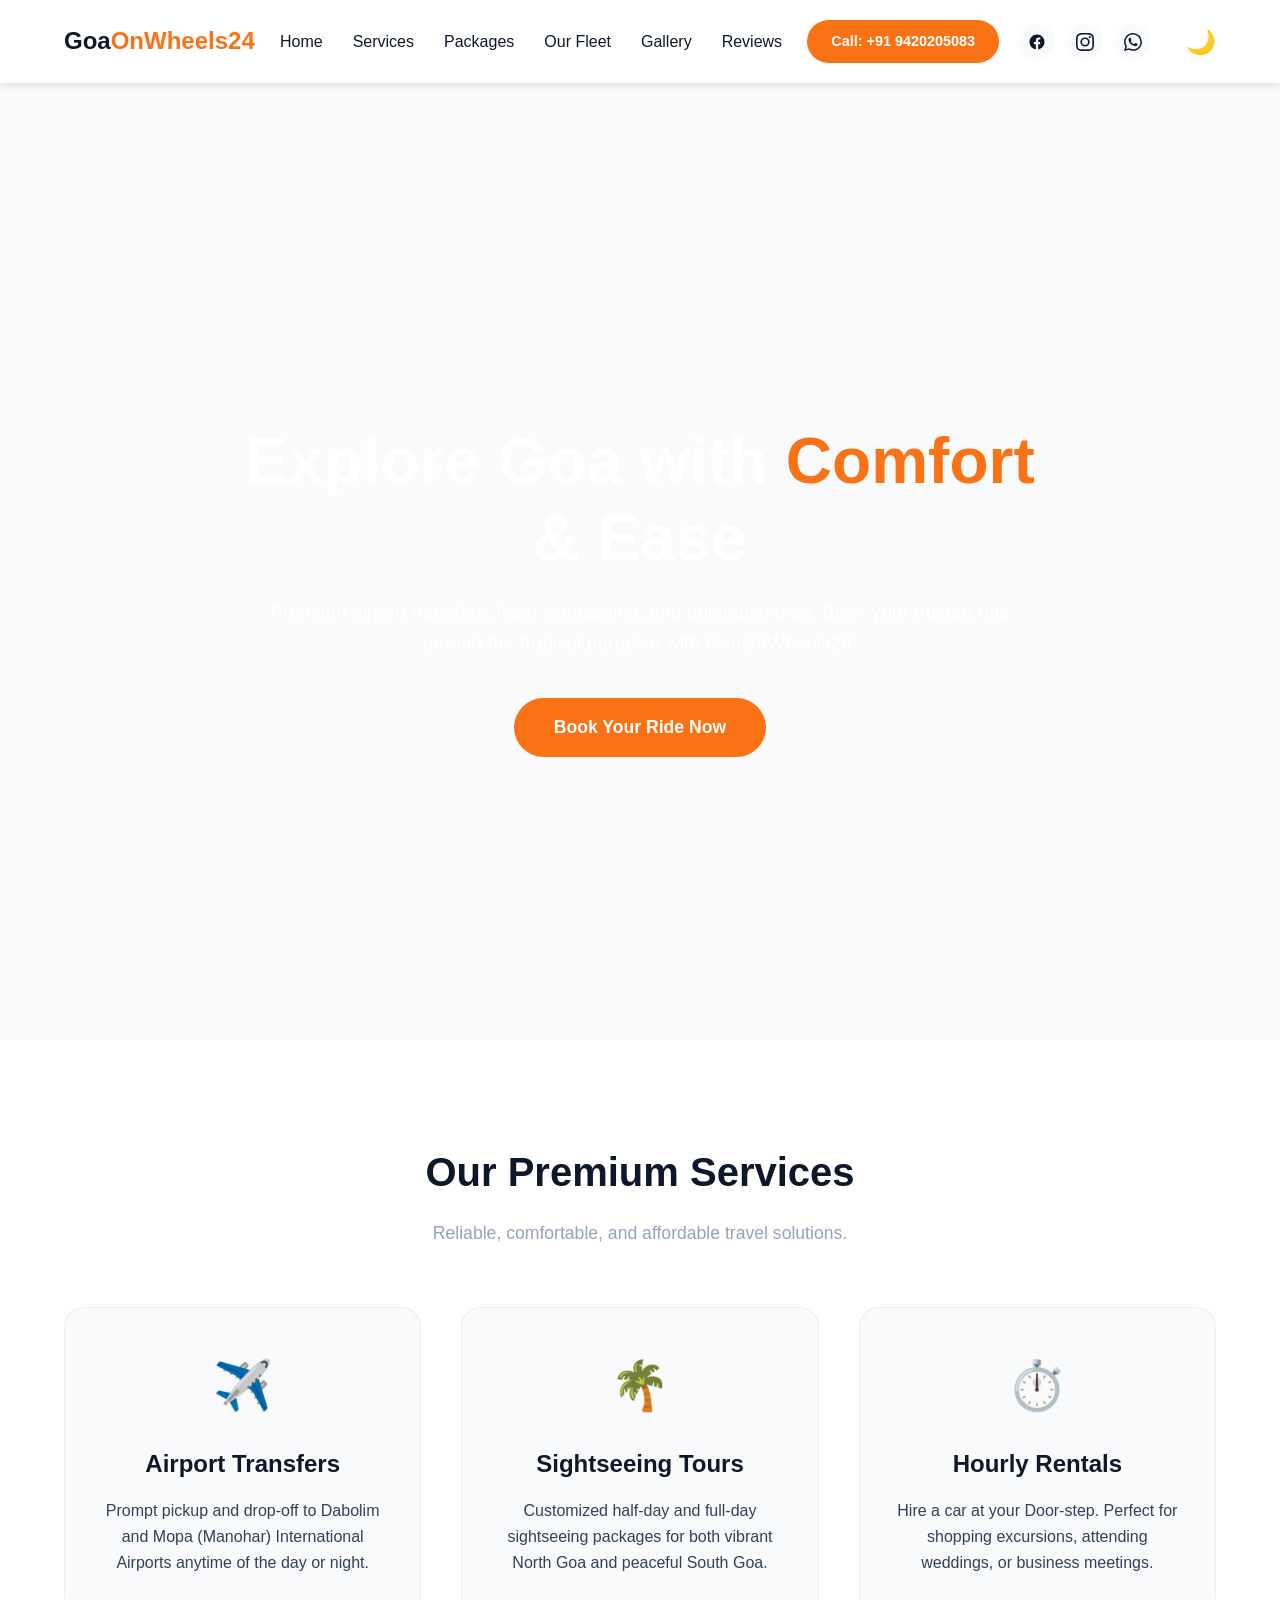
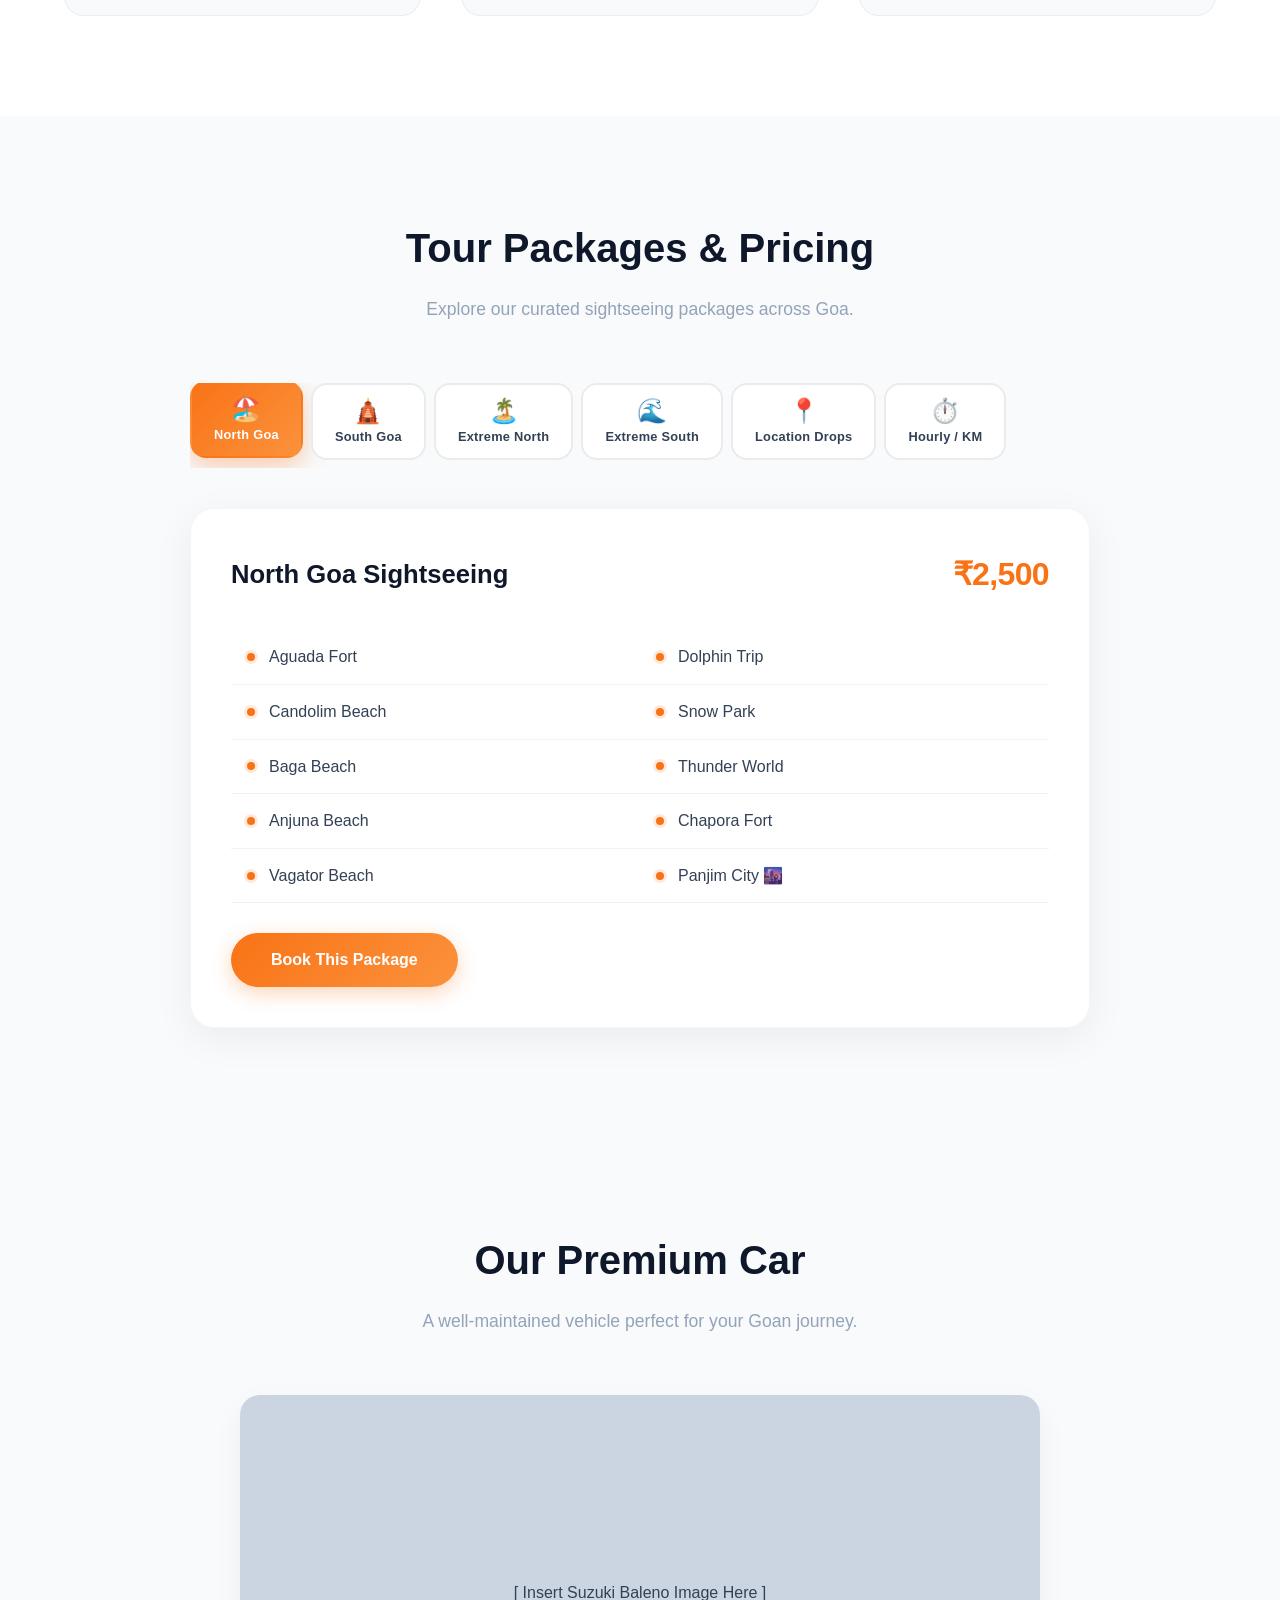
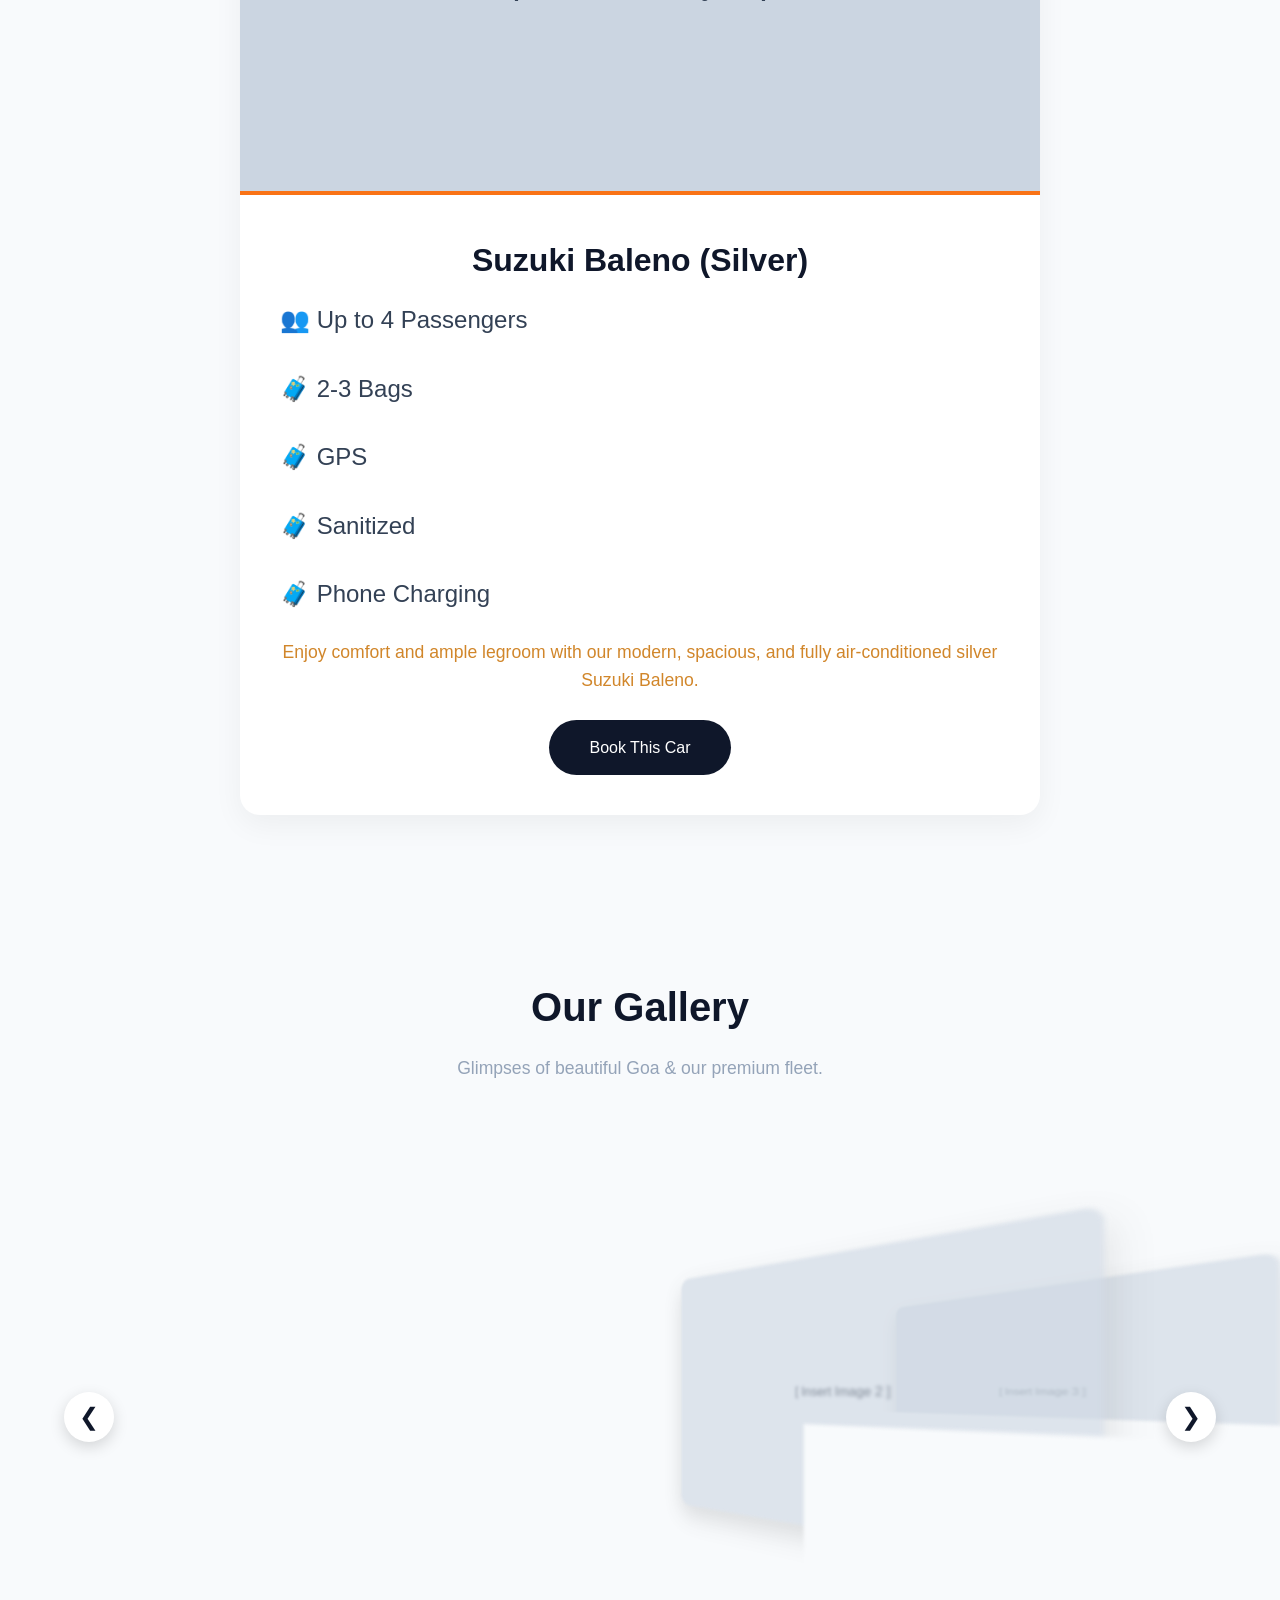
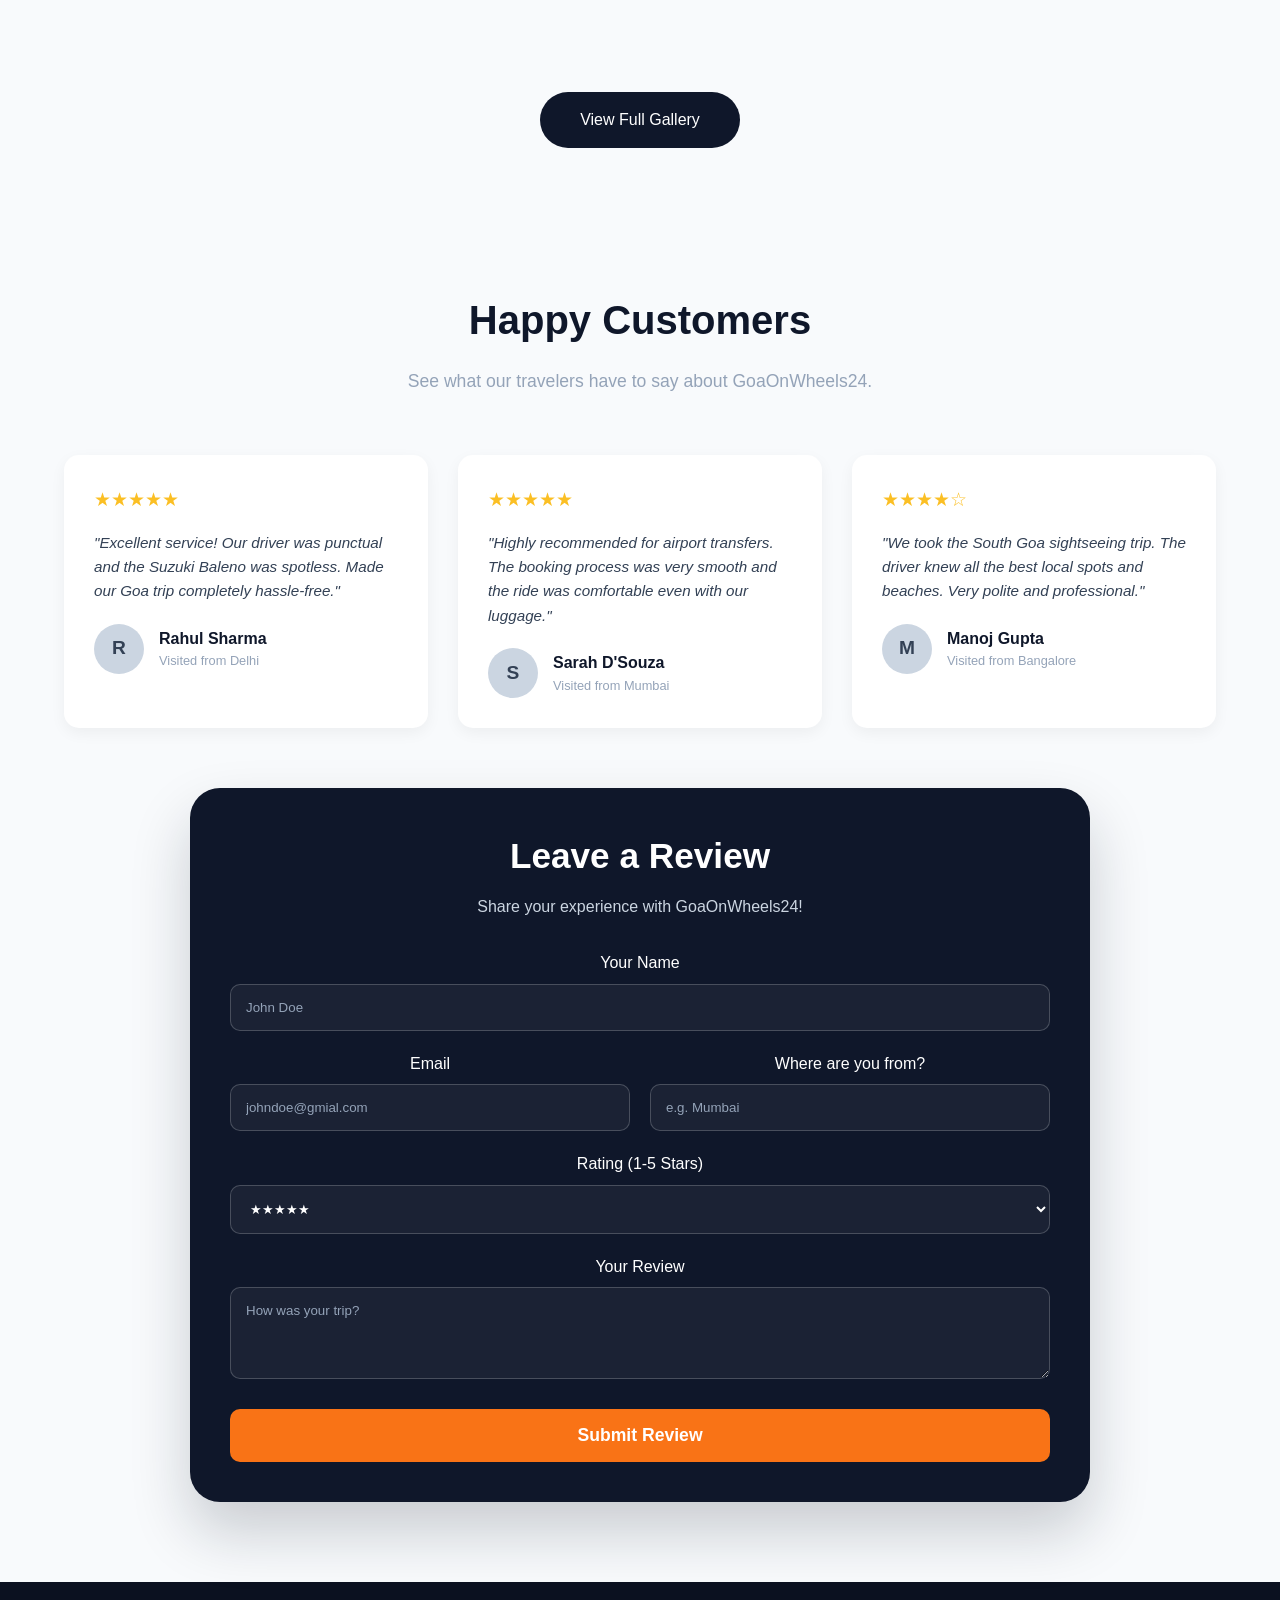
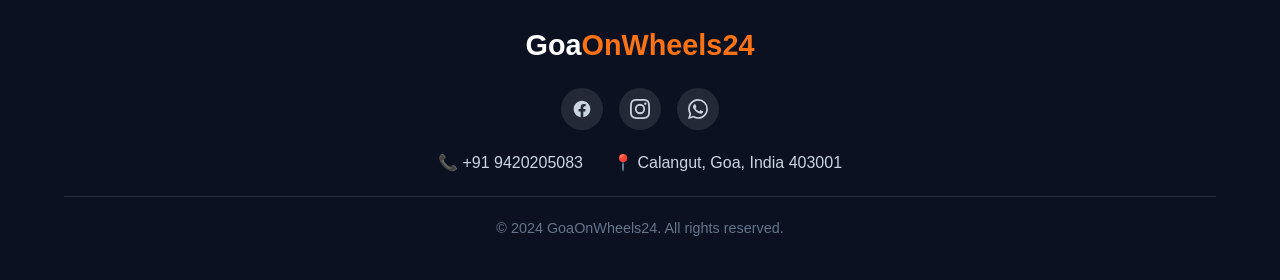
==== commit 5b378b51: "some changes in html" ====
--- a/Forntend/index.html
+++ b/Forntend/index.html
@@ -6,6 +6,7 @@
     <title>GoaOnWheels24 | Premium Taxi Service in Goa</title>
     <link rel="stylesheet" href="style.css" />
   </head>
+
   <body>
     <!-- Navigation -->
     <nav>
@@ -72,257 +73,277 @@
         </button>
       </div>
     </nav>
-  </body>
-</html>
-
-<!-- Hero Section -->
-<section class="hero" id="home">
-  <!-- REPLACE THE STYLE INLINE BACKGROUND IMAGE BELOW -->
-  <div class="hero-bg" style="background-image: url(&quot;pic.jpg&quot;)"></div>
-  <div class="hero-content">
-    <h1>Explore Goa with <span>Comfort</span> & Ease</h1>
-    <p>
-      Premium airport transfers, local sightseeing, and outstation trips. Book
-      your trusted ride around the tropical paradise with GoaOnWheels24.
-    </p>
-    <a
-      href="https://wa.me/919420205083?text=Hi!%20I%20want%20to%20book%20a%20ride%20with%20GoaOnWheels24."
-      target="_blank"
-      class="btn-primary"
-      >Book Your Ride Now</a
-    >
-  </div>
-</section>
-
-<!-- Services Section -->
-<section class="services section reveal" id="services">
-  <h2 class="section-title">Our Premium Services</h2>
-  <p class="section-subtitle">
-    Reliable, comfortable, and affordable travel solutions.
-  </p>
-
-  <div class="services-grid">
-    <div class="service-card">
-      <div class="service-icon">✈️</div>
-      <h3>Airport Transfers</h3>
-      <p>
-        Prompt pickup and drop-off to Dabolim and Mopa (Manohar) International
-        Airports anytime of the day or night.
+
+    <!-- Hero Section -->
+    <section class="hero" id="home">
+      <!-- REPLACE THE STYLE INLINE BACKGROUND IMAGE BELOW -->
+      <div
+        class="hero-bg"
+        style="background-image: url(&quot;pic.jpg&quot;)"
+      ></div>
+      <div class="hero-content">
+        <h1>Explore Goa with <span>Comfort</span> & Ease</h1>
+        <p>
+          Premium airport transfers, local sightseeing, and outstation trips.
+          Book your trusted ride around the tropical paradise with
+          GoaOnWheels24.
+        </p>
+        <a
+          href="https://wa.me/919420205083?text=Hi!%20I%20want%20to%20book%20a%20ride%20with%20GoaOnWheels24."
+          target="_blank"
+          class="btn-primary"
+          >Book Your Ride Now</a
+        >
+      </div>
+    </section>
+
+    <!-- Services Section -->
+    <section class="services section reveal" id="services">
+      <h2 class="section-title">Our Premium Services</h2>
+      <p class="section-subtitle">
+        Reliable, comfortable, and affordable travel solutions.
       </p>
-    </div>
-    <div class="service-card">
-      <div class="service-icon">🌴</div>
-      <h3>Sightseeing Tours</h3>
-      <p>
-        Customized half-day and full-day sightseeing packages for both vibrant
-        North Goa and peaceful South Goa.
+
+      <div class="services-grid">
+        <div class="service-card">
+          <div class="service-icon">✈️</div>
+          <h3>Airport Transfers</h3>
+          <p>
+            Prompt pickup and drop-off to Dabolim and Mopa (Manohar)
+            International Airports anytime of the day or night.
+          </p>
+        </div>
+        <div class="service-card">
+          <div class="service-icon">🌴</div>
+          <h3>Sightseeing Tours</h3>
+          <p>
+            Customized half-day and full-day sightseeing packages for both
+            vibrant North Goa and peaceful South Goa.
+          </p>
+        </div>
+        <div class="service-card">
+          <div class="service-icon">⏱️</div>
+          <h3>Hourly Rentals</h3>
+          <p>
+            Hire a car at your Door-step. Perfect for shopping excursions,
+            attending weddings, or business meetings.
+          </p>
+        </div>
+      </div>
+    </section>
+
+    <!-- Tour Packages Section -->
+    <section class="packages section reveal" id="packages">
+      <h2 class="section-title">Tour Packages & Pricing</h2>
+      <p class="section-subtitle">
+        Explore our curated sightseeing packages across Goa.
       </p>
-    </div>
-    <div class="service-card">
-      <div class="service-icon">⏱️</div>
-      <h3>Hourly Rentals</h3>
-      <p>
-        Hire a car at your Door-step. Perfect for shopping excursions, attending
-        weddings, or business meetings.
-      </p>
-    </div>
-  </div>
-</section>
-
-<!-- Tour Packages Section -->
-<section class="packages section reveal" id="packages">
-  <h2 class="section-title">Tour Packages & Pricing</h2>
-  <p class="section-subtitle">
-    Explore our curated sightseeing packages across Goa.
-  </p>
-
-  <!-- Tabs Navigation -->
-  <div class="packages-tabs" id="packagesTabs" role="tablist">
-    <button
-      class="pkg-tab active"
-      data-tab="north"
-      role="tab"
-      aria-selected="true"
-    >
-      <span class="pkg-tab-icon">🏖️</span>
-      <span class="pkg-tab-label">North Goa</span>
-    </button>
-    <button class="pkg-tab" data-tab="south" role="tab" aria-selected="false">
-      <span class="pkg-tab-icon">🛕</span>
-      <span class="pkg-tab-label">South Goa</span>
-    </button>
-    <button
-      class="pkg-tab"
-      data-tab="extnorth"
-      role="tab"
-      aria-selected="false"
-    >
-      <span class="pkg-tab-icon">🏝️</span>
-      <span class="pkg-tab-label">Extreme North</span>
-    </button>
-    <button
-      class="pkg-tab"
-      data-tab="extsouth"
-      role="tab"
-      aria-selected="false"
-    >
-      <span class="pkg-tab-icon">🌊</span>
-      <span class="pkg-tab-label">Extreme South</span>
-    </button>
-    <button class="pkg-tab" data-tab="drops" role="tab" aria-selected="false">
-      <span class="pkg-tab-icon">📍</span>
-      <span class="pkg-tab-label">Location Drops</span>
-    </button>
-    <button class="pkg-tab" data-tab="hourly" role="tab" aria-selected="false">
-      <span class="pkg-tab-icon">⏱️</span>
-      <span class="pkg-tab-label">Hourly / KM</span>
-    </button>
-  </div>
-</section>
-
-<!-- Tab Panels -->
-<div class="packages-panels">
-  <!-- North Goa -->
-  <div class="pkg-panel active" id="panel-north" role="tabpanel">
-    <div class="pkg-header">
-      <h3>North Goa Sightseeing</h3>
-      <div class="pkg-price">₹2,500</div>
-    </div>
-    <ul class="pkg-list">
-      <li><span class="pkg-dot"></span>Aguada Fort</li>
-      <li><span class="pkg-dot"></span>Dolphin Trip</li>
-      <li><span class="pkg-dot"></span>Candolim Beach</li>
-      <li><span class="pkg-dot"></span>Snow Park</li>
-      <li><span class="pkg-dot"></span>Baga Beach</li>
-      <li><span class="pkg-dot"></span>Thunder World</li>
-      <li><span class="pkg-dot"></span>Anjuna Beach</li>
-      <li><span class="pkg-dot"></span>Chapora Fort</li>
-      <li><span class="pkg-dot"></span>Vagator Beach</li>
-      <li><span class="pkg-dot"></span>Panjim City 🌆</li>
-    </ul>
-    <a
-      href="https://wa.me/919420205083?text=Hi!%20I%20want%20to%20book%20the%20North%20Goa%20Sightseeing%20Package%20(%E2%82%B92%2C500)."
-      target="_blank"
-      class="pkg-book-btn"
-      >Book This Package</a
-    >
-  </div>
-</div>
-
-<!-- South Goa -->
-<div class="pkg-panel" id="panel-south" role="tabpanel">
-  <div class="pkg-header">
-    <h3>South Goa Sightseeing</h3>
-    <div class="pkg-price">₹3,000</div>
-  </div>
-  <ul class="pkg-list">
-    <li><span class="pkg-dot"></span>Old Goa Church 💒</li>
-    <li><span class="pkg-dot"></span>Mangeshi Temple 🛕</li>
-    <li><span class="pkg-dot"></span>Balaji Temple 🛕</li>
-    <li><span class="pkg-dot"></span>Shanta Durga Temple 🛕</li>
-    <li><span class="pkg-dot"></span>Dona Paula Beach</li>
-  </ul>
-  <a
-    href="https://wa.me/919420205083?text=Hi!%20I%20want%20to%20book%20the%20South%20Goa%20Sightseeing%20Package%20(%E2%82%B93%2C000)."
-    target="_blank"
-    class="pkg-book-btn"
-    >Book This Package</a
-  >
-</div>
-
-<!-- Extreme North Goa -->
-<div class="pkg-panel" id="panel-extnorth" role="tabpanel">
-  <div class="pkg-header">
-    <h3>Extreme North Goa</h3>
-    <div class="pkg-price">₹3,200</div>
-  </div>
-  <ul class="pkg-list">
-    <li><span class="pkg-dot"></span>Morjim Beach</li>
-    <li><span class="pkg-dot"></span>Ashvem Beach</li>
-    <li><span class="pkg-dot"></span>Mandrem Beach</li>
-    <li><span class="pkg-dot"></span>Arambol Beach</li>
-    <li><span class="pkg-dot"></span>Kerim Beach</li>
-  </ul>
-  <a
-    href="https://wa.me/919420205083?text=Hi!%20I%20want%20to%20book%20the%20Extreme%20North%20Goa%20Package%20(%E2%82%B93%2C200)."
-    target="_blank"
-    class="pkg-book-btn"
-    >Book This Package</a
-  >
-</div>
-
-<!-- Extreme South Goa -->
-<div class="pkg-panel" id="panel-extsouth" role="tabpanel">
-  <div class="pkg-header">
-    <h3>Extreme South Goa</h3>
-    <div class="pkg-price">₹4,900</div>
-  </div>
-  <ul class="pkg-list">
-    <li><span class="pkg-dot"></span>Cabo de Rama Fort</li>
-    <li><span class="pkg-dot"></span>Agonda Beach</li>
-    <li><span class="pkg-dot"></span>Butterfly Beach</li>
-    <li><span class="pkg-dot"></span>Palolem Beach</li>
-    <li><span class="pkg-dot"></span>Colva Beach</li>
-  </ul>
-  <a
-    href="https://wa.me/919420205083?text=Hi!%20I%20want%20to%20book%20the%20Extreme%20South%20Goa%20Package%20(%E2%82%B94%2C900)."
-    target="_blank"
-    class="pkg-book-btn"
-    >Book This Package</a
-  >
-</div>
-
-<!-- Location Drops -->
-<div class="pkg-panel" id="panel-drops" role="tabpanel">
-  <div class="pkg-header">
-    <h3>Location Drops</h3>
-    <div class="pkg-price-label">Point-to-Point Pricing</div>
-  </div>
-  <ul class="pkg-list pkg-list-priced">
-    <li>
-      <span class="pkg-dot"></span
-      ><span class="pkg-dest">Dudhsagar Waterfall</span
-      ><span class="pkg-dest-price">₹3,900</span>
-    </li>
-    <li>
-      <span class="pkg-dot"></span><span class="pkg-dest">Panjim</span
-      ><span class="pkg-dest-price">₹900</span>
-    </li>
-    <li>
-      <span class="pkg-dot"></span><span class="pkg-dest">Mapusa</span
-      ><span class="pkg-dest-price">₹700</span>
-    </li>
-    <li>
-      <span class="pkg-dot"></span><span class="pkg-dest">Dabolim Airport</span
-      ><span class="pkg-dest-price">₹1,500</span>
-    </li>
-    <li>
-      <span class="pkg-dot"></span><span class="pkg-dest">Mopa Airport</span
-      ><span class="pkg-dest-price">₹1,500</span>
-    </li>
-    <li>
-      <span class="pkg-dot"></span><span class="pkg-dest">Thivim Station</span
-      ><span class="pkg-dest-price">₹1,100</span>
-    </li>
-    <li>
-      <span class="pkg-dot"></span><span class="pkg-dest">Karmali Station</span
-      ><span class="pkg-dest-price">₹1,200</span>
-    </li>
-    <li>
-      <span class="pkg-dot"></span><span class="pkg-dest">Madgaon Station</span
-      ><span class="pkg-dest-price">₹1,700</span>
-    </li>
-  </ul>
-  <a
-    href="https://wa.me/919420205083?text=Hi!%20I%20want%20to%20book%20a%20location%20drop%20with%20GoaOnWheels24."
-    target="_blank"
-    class="pkg-book-btn"
-    >Book on WhatsApp</a
-  >
-</div>
-
-
- <!-- Hourly / KM -->
+
+      <div class="packages-container">
+        <!-- Tabs Navigation -->
+        <div class="packages-tabs" id="packagesTabs" role="tablist">
+          <button
+            class="pkg-tab active"
+            data-tab="north"
+            role="tab"
+            aria-selected="true"
+          >
+            <span class="pkg-tab-icon">🏖️</span>
+            <span class="pkg-tab-label">North Goa</span>
+          </button>
+          <button
+            class="pkg-tab"
+            data-tab="south"
+            role="tab"
+            aria-selected="false"
+          >
+            <span class="pkg-tab-icon">🛕</span>
+            <span class="pkg-tab-label">South Goa</span>
+          </button>
+          <button
+            class="pkg-tab"
+            data-tab="extnorth"
+            role="tab"
+            aria-selected="false"
+          >
+            <span class="pkg-tab-icon">🏝️</span>
+            <span class="pkg-tab-label">Extreme North</span>
+          </button>
+          <button
+            class="pkg-tab"
+            data-tab="extsouth"
+            role="tab"
+            aria-selected="false"
+          >
+            <span class="pkg-tab-icon">🌊</span>
+            <span class="pkg-tab-label">Extreme South</span>
+          </button>
+          <button
+            class="pkg-tab"
+            data-tab="drops"
+            role="tab"
+            aria-selected="false"
+          >
+            <span class="pkg-tab-icon">📍</span>
+            <span class="pkg-tab-label">Location Drops</span>
+          </button>
+          <button
+            class="pkg-tab"
+            data-tab="hourly"
+            role="tab"
+            aria-selected="false"
+          >
+            <span class="pkg-tab-icon">⏱️</span>
+            <span class="pkg-tab-label">Hourly / KM</span>
+          </button>
+        </div>
+
+        <!-- Tab Panels -->
+        <div class="packages-panels">
+          <!-- North Goa -->
+          <div class="pkg-panel active" id="panel-north" role="tabpanel">
+            <div class="pkg-header">
+              <h3>North Goa Sightseeing</h3>
+              <div class="pkg-price">₹2,500</div>
+            </div>
+            <ul class="pkg-list">
+              <li><span class="pkg-dot"></span>Aguada Fort</li>
+              <li><span class="pkg-dot"></span>Dolphin Trip</li>
+              <li><span class="pkg-dot"></span>Candolim Beach</li>
+              <li><span class="pkg-dot"></span>Snow Park</li>
+              <li><span class="pkg-dot"></span>Baga Beach</li>
+              <li><span class="pkg-dot"></span>Thunder World</li>
+              <li><span class="pkg-dot"></span>Anjuna Beach</li>
+              <li><span class="pkg-dot"></span>Chapora Fort</li>
+              <li><span class="pkg-dot"></span>Vagator Beach</li>
+              <li><span class="pkg-dot"></span>Panjim City 🌆</li>
+            </ul>
+            <a
+              href="https://wa.me/919420205083?text=Hi!%20I%20want%20to%20book%20the%20North%20Goa%20Sightseeing%20Package%20(%E2%82%B92%2C500)."
+              target="_blank"
+              class="pkg-book-btn"
+              >Book This Package</a
+            >
+          </div>
+
+          <!-- South Goa -->
+          <div class="pkg-panel" id="panel-south" role="tabpanel">
+            <div class="pkg-header">
+              <h3>South Goa Sightseeing</h3>
+              <div class="pkg-price">₹3,000</div>
+            </div>
+            <ul class="pkg-list">
+              <li><span class="pkg-dot"></span>Old Goa Church 💒</li>
+              <li><span class="pkg-dot"></span>Mangeshi Temple 🛕</li>
+              <li><span class="pkg-dot"></span>Balaji Temple 🛕</li>
+              <li><span class="pkg-dot"></span>Shanta Durga Temple 🛕</li>
+              <li><span class="pkg-dot"></span>Dona Paula Beach</li>
+            </ul>
+            <a
+              href="https://wa.me/919420205083?text=Hi!%20I%20want%20to%20book%20the%20South%20Goa%20Sightseeing%20Package%20(%E2%82%B93%2C000)."
+              target="_blank"
+              class="pkg-book-btn"
+              >Book This Package</a
+            >
+          </div>
+
+          <!-- Extreme North Goa -->
+          <div class="pkg-panel" id="panel-extnorth" role="tabpanel">
+            <div class="pkg-header">
+              <h3>Extreme North Goa</h3>
+              <div class="pkg-price">₹3,200</div>
+            </div>
+            <ul class="pkg-list">
+              <li><span class="pkg-dot"></span>Morjim Beach</li>
+              <li><span class="pkg-dot"></span>Ashvem Beach</li>
+              <li><span class="pkg-dot"></span>Mandrem Beach</li>
+              <li><span class="pkg-dot"></span>Arambol Beach</li>
+              <li><span class="pkg-dot"></span>Kerim Beach</li>
+            </ul>
+            <a
+              href="https://wa.me/919420205083?text=Hi!%20I%20want%20to%20book%20the%20Extreme%20North%20Goa%20Package%20(%E2%82%B93%2C200)."
+              target="_blank"
+              class="pkg-book-btn"
+              >Book This Package</a
+            >
+          </div>
+
+          <!-- Extreme South Goa -->
+          <div class="pkg-panel" id="panel-extsouth" role="tabpanel">
+            <div class="pkg-header">
+              <h3>Extreme South Goa</h3>
+              <div class="pkg-price">₹4,900</div>
+            </div>
+            <ul class="pkg-list">
+              <li><span class="pkg-dot"></span>Cabo de Rama Fort</li>
+              <li><span class="pkg-dot"></span>Agonda Beach</li>
+              <li><span class="pkg-dot"></span>Butterfly Beach</li>
+              <li><span class="pkg-dot"></span>Palolem Beach</li>
+              <li><span class="pkg-dot"></span>Colva Beach</li>
+            </ul>
+            <a
+              href="https://wa.me/919420205083?text=Hi!%20I%20want%20to%20book%20the%20Extreme%20South%20Goa%20Package%20(%E2%82%B94%2C900)."
+              target="_blank"
+              class="pkg-book-btn"
+              >Book This Package</a
+            >
+          </div>
+
+          <!-- Location Drops -->
+          <div class="pkg-panel" id="panel-drops" role="tabpanel">
+            <div class="pkg-header">
+              <h3>Location Drops</h3>
+              <div class="pkg-price-label">Point-to-Point Pricing</div>
+            </div>
+            <ul class="pkg-list pkg-list-priced">
+              <li>
+                <span class="pkg-dot"></span
+                ><span class="pkg-dest">Dudhsagar Waterfall</span
+                ><span class="pkg-dest-price">₹3,900</span>
+              </li>
+              <li>
+                <span class="pkg-dot"></span><span class="pkg-dest">Panjim</span
+                ><span class="pkg-dest-price">₹900</span>
+              </li>
+              <li>
+                <span class="pkg-dot"></span><span class="pkg-dest">Mapusa</span
+                ><span class="pkg-dest-price">₹700</span>
+              </li>
+              <li>
+                <span class="pkg-dot"></span
+                ><span class="pkg-dest">Dabolim Airport</span
+                ><span class="pkg-dest-price">₹1,500</span>
+              </li>
+              <li>
+                <span class="pkg-dot"></span
+                ><span class="pkg-dest">Mopa Airport</span
+                ><span class="pkg-dest-price">₹1,500</span>
+              </li>
+              <li>
+                <span class="pkg-dot"></span
+                ><span class="pkg-dest">Thivim Station</span
+                ><span class="pkg-dest-price">₹1,100</span>
+              </li>
+              <li>
+                <span class="pkg-dot"></span
+                ><span class="pkg-dest">Karmali Station</span
+                ><span class="pkg-dest-price">₹1,200</span>
+              </li>
+              <li>
+                <span class="pkg-dot"></span
+                ><span class="pkg-dest">Madgaon Station</span
+                ><span class="pkg-dest-price">₹1,700</span>
+              </li>
+            </ul>
+            <a
+              href="https://wa.me/919420205083?text=Hi!%20I%20want%20to%20book%20a%20location%20drop%20with%20GoaOnWheels24."
+              target="_blank"
+              class="pkg-book-btn"
+              >Book on WhatsApp</a
+            >
+          </div>
+
+          <!-- Hourly / KM -->
           <div class="pkg-panel" id="panel-hourly" role="tabpanel">
             <div class="pkg-header">
               <h3>Hourly / KM Rental</h3>
@@ -366,8 +387,7 @@
       </div>
     </section>
 
-    
- <!-- Fleet Section -->
+    <!-- Fleet Section -->
     <section class="fleet section reveal" id="fleet">
       <h2 class="section-title">Our Premium Car</h2>
       <p class="section-subtitle">
@@ -412,7 +432,7 @@
       </div>
     </section>
 
-     <!-- Gallery Section -->
+    <!-- Gallery Section -->
     <section class="gallery section reveal" id="gallery">
       <h2 class="section-title">Our Gallery</h2>
       <p class="section-subtitle">
@@ -450,7 +470,7 @@
       </div>
     </section>
 
-     <!-- Booking Section -->
+    <!-- Booking Section -->
     <!-- <section class="booking section reveal" id="booking">
         <div class="booking-container">
             <h2>Book Your Taxi</h2>
@@ -489,7 +509,7 @@
         </div>
     </section> -->
 
-      <!-- Reviews Section -->
+    <!-- Reviews Section -->
     <section class="reviews section reveal" id="reviews">
       <h2 class="section-title">Happy Customers</h2>
       <p class="section-subtitle">
@@ -564,7 +584,7 @@
             <input
               type="email"
               id="review-email"
-              placeholder="johndoe@gmail.com"
+              placeholder="johndoe@gmial.com"
               required
             />
           </div>
--- a/Forntend/style.css
+++ b/Forntend/style.css
@@ -1652,4 +1652,261 @@
         opacity: 1;
         transform: translateY(0);
     }
-}+}
+
+
+/* Gallery Page Overrides */
+body {
+    padding-top: 80px; /* Space for fixed navbar */
+}
+
+/* Gallery Page Header */
+.gallery-page-header {
+    text-align: center;
+    padding: 60px 5%;
+    background-color: var(--primary);
+    color: var(--white);
+}
+
+.gallery-page-header h1 {
+    font-size: 3rem;
+    margin-bottom: 10px;
+    color: var(--white);
+}
+
+.gallery-page-header h1 span {
+    color: var(--accent);
+}
+
+.gallery-page-header p {
+    font-size: 1.1rem;
+    color: #cbd5e1;
+}
+
+/* Gallery Grid (overrides main gallery section) */
+.gallery {
+    padding: 60px 5%;
+    background-color: var(--light-bg);
+    text-align: center;
+    overflow: visible;
+}
+
+.gallery-grid {
+    display: grid;
+    grid-template-columns: repeat(auto-fit, minmax(280px, 1fr));
+    gap: 20px;
+    max-width: 1200px;
+    margin: 0 auto;
+}
+
+.gallery-item {
+    width: 100%;
+    height: 250px;
+    border-radius: 15px;
+    overflow: hidden;
+    position: relative;
+    background-color: var(--placeholder);
+    display: flex;
+    align-items: center;
+    justify-content: center;
+    color: var(--text-dark);
+    font-weight: 500;
+    box-shadow: 0 5px 15px rgba(0, 0, 0, 0.05);
+    transition: transform 0.3s;
+    cursor: pointer;
+}
+
+.gallery-item:hover {
+    transform: scale(1.03);
+    z-index: 10;
+}
+
+/* Lightbox Styles */
+.lightbox {
+    display: none;
+    position: fixed;
+    z-index: 2000;
+    top: 0;
+    left: 0;
+    width: 100%;
+    height: 100%;
+    background-color: rgba(0, 0, 0, 0.9);
+    align-items: center;
+    justify-content: center;
+}
+
+.lightbox.active {
+    display: flex;
+    animation: fadeIn 0.3s ease;
+}
+
+.lightbox-content {
+    position: relative;
+    max-width: 90%;
+    max-height: 80vh;
+    width: 800px;
+    height: 500px;
+    background-color: var(--placeholder);
+    display: flex;
+    align-items: center;
+    justify-content: center;
+    font-size: 2rem;
+    color: var(--text-dark);
+    border-radius: 10px;
+    background-size: cover;
+    background-position: center;
+    box-shadow: 0 10px 30px rgba(0,0,0,0.5);
+    transition: background-image 0.3s ease;
+    user-select: none;
+}
+
+.lightbox-close {
+    position: absolute;
+    top: 20px;
+    right: 30px;
+    color: white;
+    font-size: 40px;
+    font-weight: bold;
+    cursor: pointer;
+    z-index: 2010;
+    transition: color 0.3s;
+}
+
+.lightbox-close:hover {
+    color: var(--accent);
+}
+
+.lightbox-btn {
+    position: absolute;
+    top: 50%;
+    transform: translateY(-50%);
+    background: rgba(255, 255, 255, 0.2);
+    color: white;
+    border: none;
+    padding: 15px 20px;
+    font-size: 30px;
+    cursor: pointer;
+    border-radius: 50%;
+    transition: background 0.3s;
+    z-index: 2010;
+}
+
+.lightbox-btn:hover {
+    background: rgba(255, 255, 255, 0.5);
+}
+
+.lightbox-prev {
+    left: 20px;
+}
+
+.lightbox-next {
+    right: 20px;
+}
+
+/* Dark mode: fix gallery-page-header text */
+body.dark-mode .gallery-page-header {
+    color: #ffffff;
+}
+
+body.dark-mode .gallery-page-header h1 {
+    color: #ffffff;
+}
+
+body.dark-mode .gallery-item {
+    box-shadow: 0 5px 15px rgba(0, 0, 0, 0.3);
+}
+
+/* Gallery-specific responsive overrides */
+@media (max-width: 900px) {
+    .gallery-page-header {
+        padding: 40px 4%;
+    }
+    .gallery-page-header h1 {
+        font-size: 2.4rem;
+    }
+}
+
+@media (max-width: 768px) {
+    .gallery-grid {
+        grid-template-columns: repeat(2, 1fr);
+        gap: 16px;
+    }
+    .gallery-item {
+        height: 200px;
+    }
+}
+
+@media (max-width: 600px) {
+    .gallery {
+        padding: 40px 3%;
+    }
+    .gallery-grid {
+        grid-template-columns: 1fr;
+        gap: 14px;
+    }
+    .gallery-item {
+        height: 220px;
+        border-radius: 12px;
+    }
+    .gallery-page-header {
+        padding: 30px 4%;
+    }
+    .gallery-page-header h1 {
+        font-size: 2rem;
+    }
+    .gallery-page-header p {
+        font-size: 0.95rem;
+    }
+    .lightbox-content {
+        width: 94%;
+        height: 50vh;
+        font-size: 1.3rem;
+        border-radius: 8px;
+    }
+    .lightbox-btn {
+        padding: 10px 14px;
+        font-size: 22px;
+        width: 48px;
+        height: 48px;
+        display: flex;
+        align-items: center;
+        justify-content: center;
+    }
+    .lightbox-prev {
+        left: 8px;
+    }
+    .lightbox-next {
+        right: 8px;
+    }
+    .lightbox-close {
+        top: 12px;
+        right: 16px;
+        font-size: 32px;
+    }
+}
+
+@media (max-width: 480px) {
+    .gallery-page-header h1 {
+        font-size: 1.6rem;
+    }
+    .gallery-page-header p {
+        font-size: 0.85rem;
+    }
+    .gallery-item {
+        height: 190px;
+    }
+    .lightbox-content {
+        width: 96%;
+        height: 45vh;
+    }
+}
+
+@media (max-width: 360px) {
+    .gallery-page-header h1 {
+        font-size: 1.4rem;
+    }
+    .gallery-item {
+        height: 170px;
+    }
+}
+
